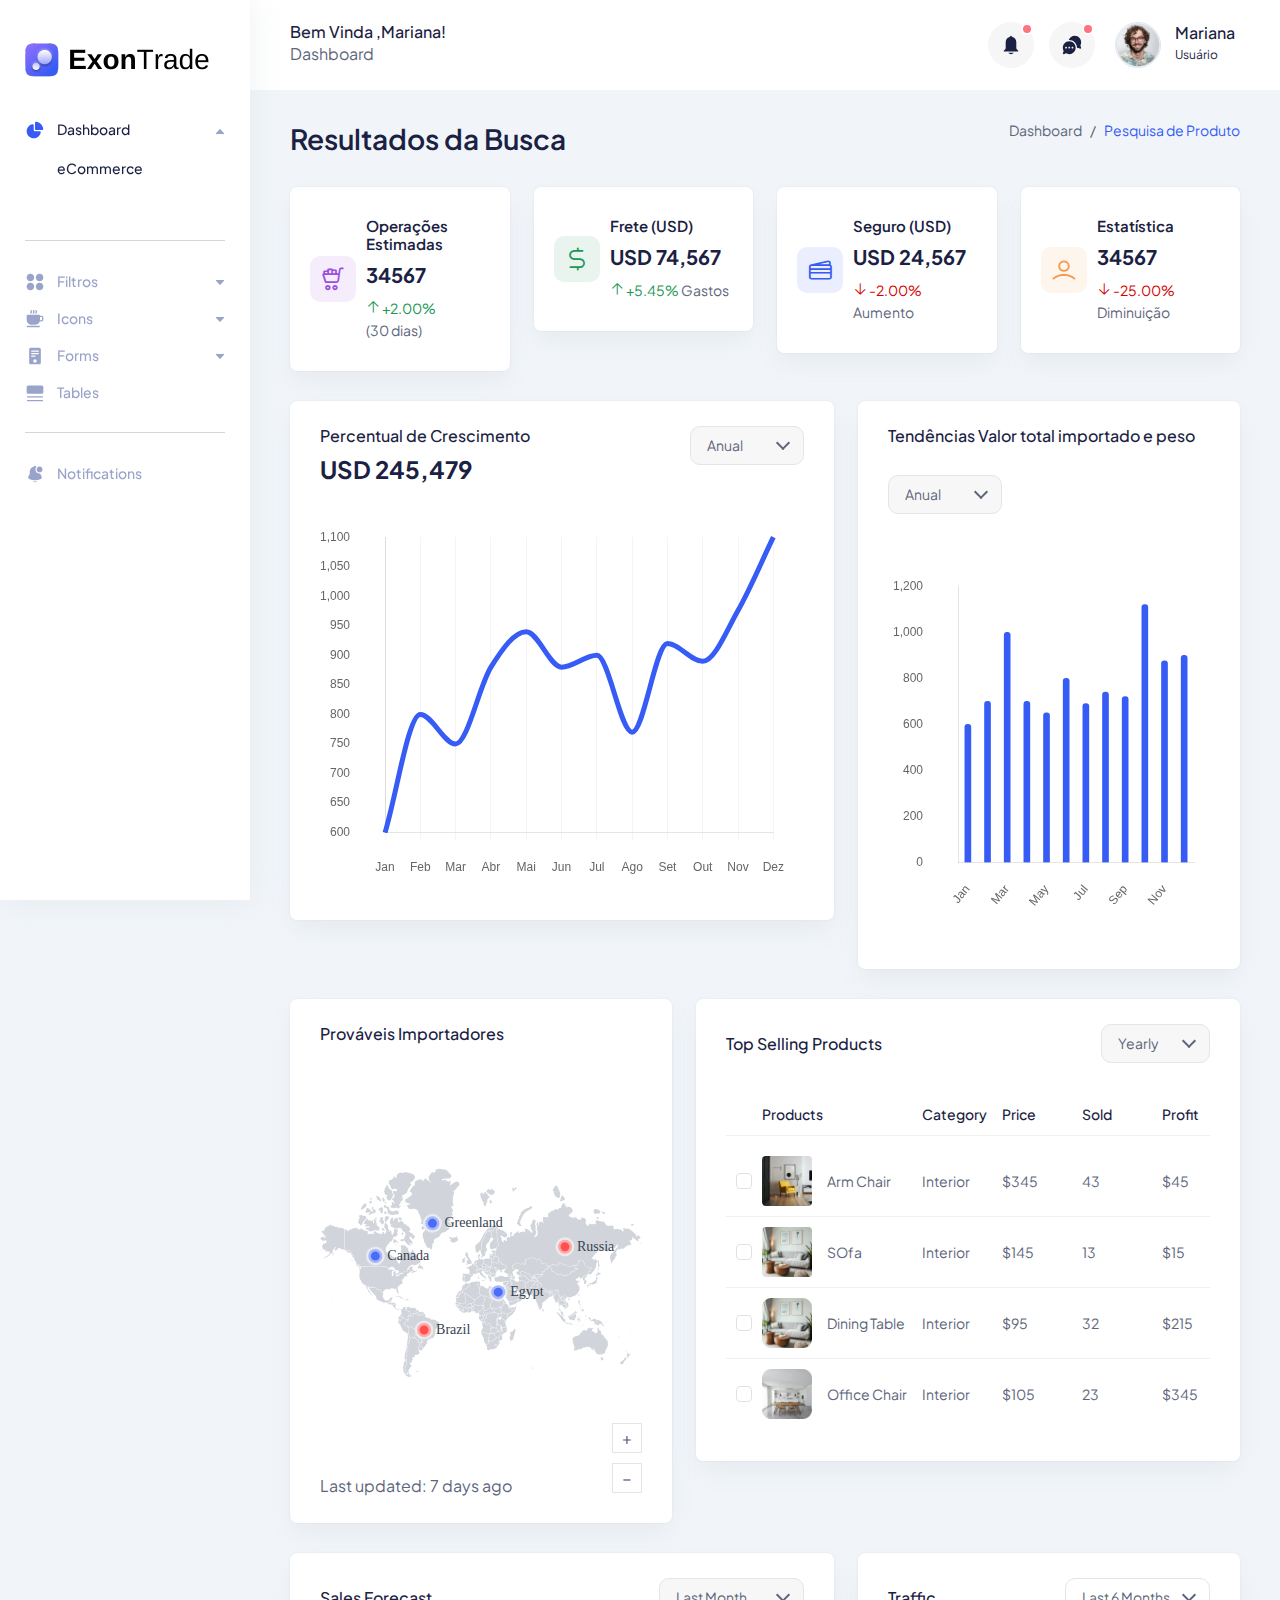
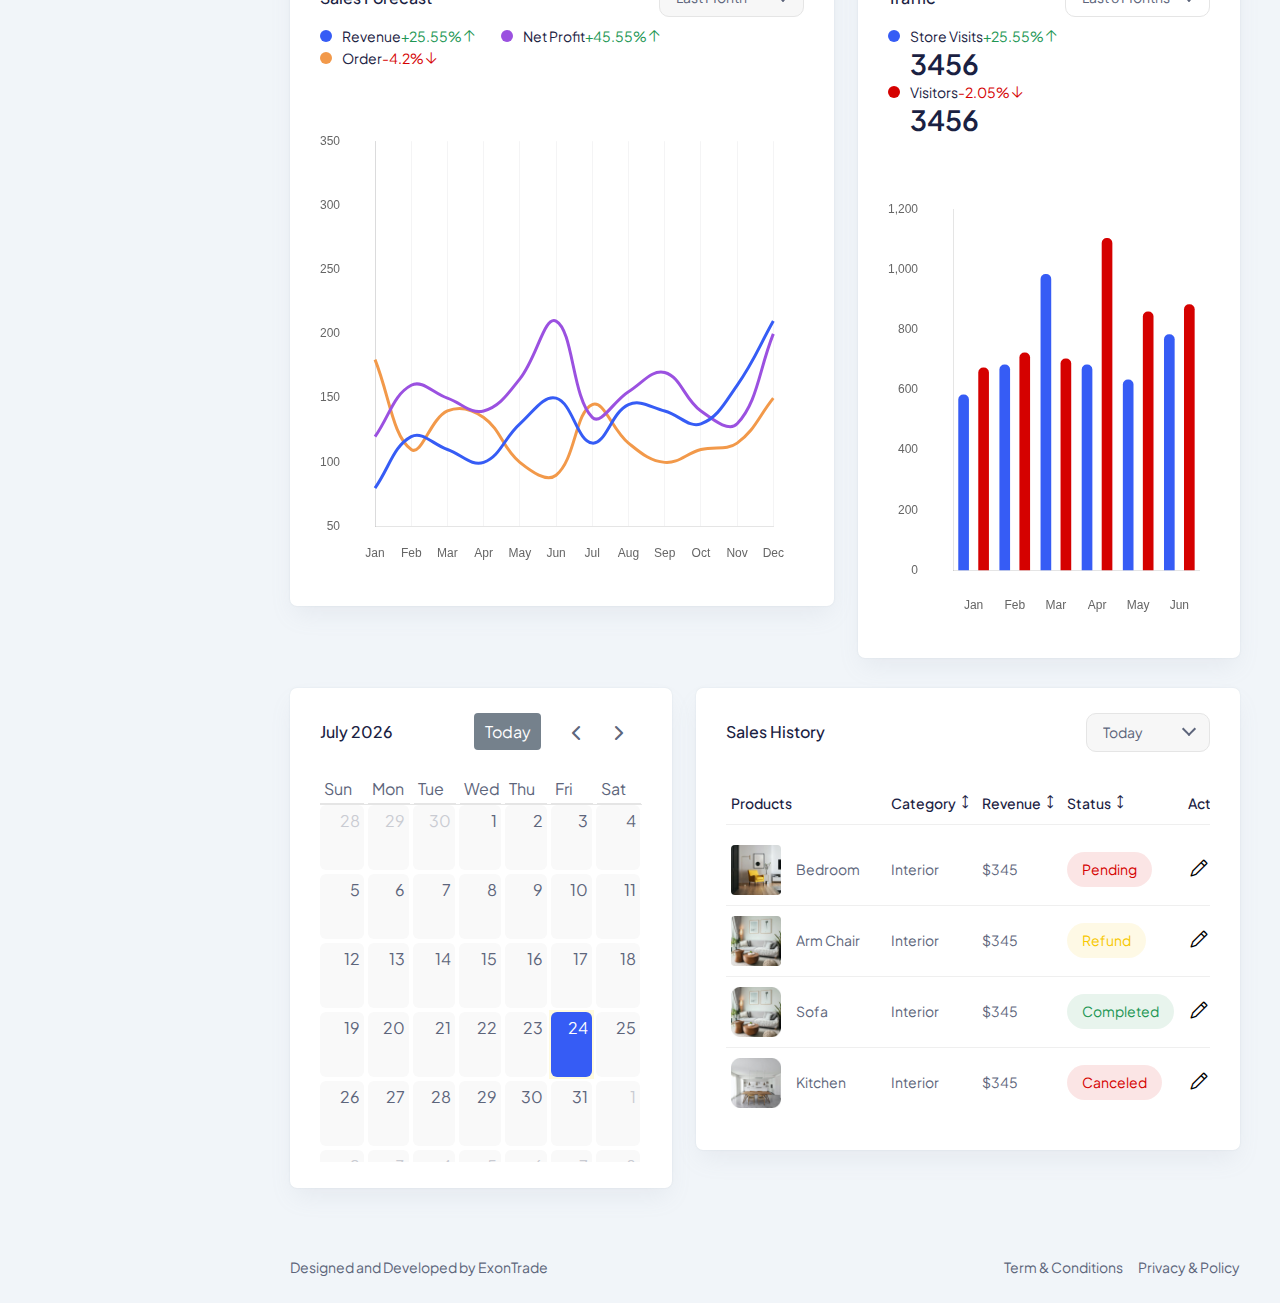
==== template pra usar/index.html @ ff205653 "layout 01" ====
<!DOCTYPE html>
<html lang="en">
  <head>
    <meta charset="UTF-8" />
    <meta http-equiv="X-UA-Compatible" content="IE=edge" />
    <meta name="viewport" content="width=device-width, initial-scale=1.0" />
    <link rel="shortcut icon" href="assets/images/favicon.svg" type="image/x-icon" />
    <title>ExonTrade</title>

    <!-- ========== All CSS files linkup ========= -->
    <link rel="stylesheet" href="assets/css/bootstrap.min.css" />
    <link rel="stylesheet" href="assets/css/lineicons.css" rel="stylesheet" type="text/css" />
    <link rel="stylesheet" href="assets/css/materialdesignicons.min.css" rel="stylesheet" type="text/css" />
    <link rel="stylesheet" href="assets/css/fullcalendar.css" />
    <link rel="stylesheet" href="assets/css/fullcalendar.css" />
    <link rel="stylesheet" href="assets/css/main.css" />
  </head>
  <body>
    <!-- ======== Preloader =========== -->
    <div id="preloader">
      <div class="spinner"></div>
    </div>
    <!-- ======== Preloader =========== -->

    <!-- ======== sidebar-nav start =========== -->
    <aside class="sidebar-nav-wrapper">
      <div class="navbar-logo">
        <a href="index.html">
          <img src="assets/images/logo/logo.png" alt="logo" />
        </a>
      </div>
      <nav class="sidebar-nav">
        <ul>
          <li class="nav-item nav-item-has-children">
            <a
              href="#0"
              data-bs-toggle="collapse"
              data-bs-target="#ddmenu_1"
              aria-controls="ddmenu_1"
              aria-expanded="false"
              aria-label="Toggle navigation"
            >
              <span class="icon">
                <svg width="20" height="20" viewBox="0 0 20 20" fill="none" xmlns="http://www.w3.org/2000/svg">
                  <path
                    d="M8.74999 18.3333C12.2376 18.3333 15.1364 15.8128 15.7244 12.4941C15.8448 11.8143 15.2737 11.25 14.5833 11.25H9.99999C9.30966 11.25 8.74999 10.6903 8.74999 10V5.41666C8.74999 4.7263 8.18563 4.15512 7.50586 4.27556C4.18711 4.86357 1.66666 7.76243 1.66666 11.25C1.66666 15.162 4.83797 18.3333 8.74999 18.3333Z" />
                  <path
                    d="M17.0833 10C17.7737 10 18.3432 9.43708 18.2408 8.75433C17.7005 5.14918 14.8508 2.29947 11.2457 1.75912C10.5629 1.6568 10 2.2263 10 2.91665V9.16666C10 9.62691 10.3731 10 10.8333 10H17.0833Z" />
                </svg>
              </span>
              <span class="text">Dashboard</span>
            </a>
            <ul id="ddmenu_1" class="collapse show dropdown-nav">
              <li>
                <a href="index.html" class="active"> eCommerce </a>
              </li>
            </ul>
          </li>
          <!-- <li class="nav-item nav-item-has-children">
            <a
              href="#0"
              class="collapsed"
              data-bs-toggle="collapse"
              data-bs-target="#ddmenu_2"
              aria-controls="ddmenu_2"
              aria-expanded="false"
              aria-label="Toggle navigation"
            > -->
              <!-- <span class="icon">
                <svg width="20" height="20" viewBox="0 0 20 20" fill="none" xmlns="http://www.w3.org/2000/svg">
                  <path
                    d="M11.8097 1.66667C11.8315 1.66667 11.8533 1.6671 11.875 1.66796V4.16667C11.875 5.43232 12.901 6.45834 14.1667 6.45834H16.6654C16.6663 6.48007 16.6667 6.50186 16.6667 6.5237V16.6667C16.6667 17.5872 15.9205 18.3333 15 18.3333H5.00001C4.07954 18.3333 3.33334 17.5872 3.33334 16.6667V3.33334C3.33334 2.41286 4.07954 1.66667 5.00001 1.66667H11.8097ZM6.66668 7.70834C6.3215 7.70834 6.04168 7.98816 6.04168 8.33334C6.04168 8.67851 6.3215 8.95834 6.66668 8.95834H10C10.3452 8.95834 10.625 8.67851 10.625 8.33334C10.625 7.98816 10.3452 7.70834 10 7.70834H6.66668ZM6.04168 11.6667C6.04168 12.0118 6.3215 12.2917 6.66668 12.2917H13.3333C13.6785 12.2917 13.9583 12.0118 13.9583 11.6667C13.9583 11.3215 13.6785 11.0417 13.3333 11.0417H6.66668C6.3215 11.0417 6.04168 11.3215 6.04168 11.6667ZM6.66668 14.375C6.3215 14.375 6.04168 14.6548 6.04168 15C6.04168 15.3452 6.3215 15.625 6.66668 15.625H13.3333C13.6785 15.625 13.9583 15.3452 13.9583 15C13.9583 14.6548 13.6785 14.375 13.3333 14.375H6.66668Z" />
                  <path
                    d="M13.125 2.29167L16.0417 5.20834H14.1667C13.5913 5.20834 13.125 4.74197 13.125 4.16667V2.29167Z" />
                </svg>
              </span>
              <span class="text">Paginas</span>
            </a>
            <ul id="ddmenu_2" class="collapse dropdown-nav">
              <li>
                <a href="settings.html"> Configurações</a>
              </li>
              <li>
                <a href="blank-page.html"> Página em Branco</a>
              </li>
            </ul>
          </li>
          <li class="nav-item">
            <a href="invoice.html">
              <span class="icon">
                <svg width="20" height="20" viewBox="0 0 20 20" fill="none" xmlns="http://www.w3.org/2000/svg">
                  <path
                    d="M3.33334 3.35442C3.33334 2.4223 4.07954 1.66666 5.00001 1.66666H15C15.9205 1.66666 16.6667 2.4223 16.6667 3.35442V16.8565C16.6667 17.5519 15.8827 17.9489 15.3333 17.5317L13.8333 16.3924C13.537 16.1673 13.1297 16.1673 12.8333 16.3924L10.5 18.1646C10.2037 18.3896 9.79634 18.3896 9.50001 18.1646L7.16668 16.3924C6.87038 16.1673 6.46298 16.1673 6.16668 16.3924L4.66668 17.5317C4.11731 17.9489 3.33334 17.5519 3.33334 16.8565V3.35442ZM4.79168 5.04218C4.79168 5.39173 5.0715 5.6751 5.41668 5.6751H10C10.3452 5.6751 10.625 5.39173 10.625 5.04218C10.625 4.69264 10.3452 4.40927 10 4.40927H5.41668C5.0715 4.40927 4.79168 4.69264 4.79168 5.04218ZM5.41668 7.7848C5.0715 7.7848 4.79168 8.06817 4.79168 8.41774C4.79168 8.76724 5.0715 9.05066 5.41668 9.05066H10C10.3452 9.05066 10.625 8.76724 10.625 8.41774C10.625 8.06817 10.3452 7.7848 10 7.7848H5.41668ZM4.79168 11.7932C4.79168 12.1428 5.0715 12.4262 5.41668 12.4262H10C10.3452 12.4262 10.625 12.1428 10.625 11.7932C10.625 11.4437 10.3452 11.1603 10 11.1603H5.41668C5.0715 11.1603 4.79168 11.4437 4.79168 11.7932ZM13.3333 4.40927C12.9882 4.40927 12.7083 4.69264 12.7083 5.04218C12.7083 5.39173 12.9882 5.6751 13.3333 5.6751H14.5833C14.9285 5.6751 15.2083 5.39173 15.2083 5.04218C15.2083 4.69264 14.9285 4.40927 14.5833 4.40927H13.3333ZM12.7083 8.41774C12.7083 8.76724 12.9882 9.05066 13.3333 9.05066H14.5833C14.9285 9.05066 15.2083 8.76724 15.2083 8.41774C15.2083 8.06817 14.9285 7.7848 14.5833 7.7848H13.3333C12.9882 7.7848 12.7083 8.06817 12.7083 8.41774ZM13.3333 11.1603C12.9882 11.1603 12.7083 11.4437 12.7083 11.7932C12.7083 12.1428 12.9882 12.4262 13.3333 12.4262H14.5833C14.9285 12.4262 15.2083 12.1428 15.2083 11.7932C15.2083 11.4437 14.9285 11.1603 14.5833 11.1603H13.3333Z" />
                </svg>
              </span>
              <span class="text">Menu1</span>
            </a>
          </li>
          <li class="nav-item nav-item-has-children">
            <a
              href="#0"
              class="collapsed"
              data-bs-toggle="collapse"
              data-bs-target="#ddmenu_3"
              aria-controls="ddmenu_3"
              aria-expanded="false"
              aria-label="Toggle navigation"
            >
              <span class="icon">
                <svg width="20" height="20" viewBox="0 0 20 20" fill="none" xmlns="http://www.w3.org/2000/svg">
                  <path
                    d="M14.9211 10.1294C15.1652 9.88534 15.1652 9.48967 14.9211 9.24559L10.7544 5.0789C10.5103 4.83482 10.1147 4.83482 9.87057 5.0789C9.62649 5.32297 9.62649 5.71871 9.87057 5.96278L12.9702 9.06251H1.97916C1.63398 9.06251 1.35416 9.34234 1.35416 9.68751C1.35416 10.0327 1.63398 10.3125 1.97916 10.3125H12.9702L9.87057 13.4123C9.62649 13.6563 9.62649 14.052 9.87057 14.2961C10.1147 14.5402 10.5103 14.5402 10.7544 14.2961L14.9211 10.1294Z" />
                  <path
                    d="M11.6383 15.18L15.805 11.0133C16.5373 10.2811 16.5373 9.09391 15.805 8.36166L11.6383 4.195C11.2722 3.82888 10.7923 3.64582 10.3125 3.64582V3.02082C10.3125 2.10035 11.0587 1.35416 11.9792 1.35416H16.9792C17.8997 1.35416 18.6458 2.10035 18.6458 3.02082V16.3542C18.6458 17.2747 17.8997 18.0208 16.9792 18.0208H11.9792C11.0587 18.0208 10.3125 17.2747 10.3125 16.3542V15.7292C10.7923 15.7292 11.2722 15.5461 11.6383 15.18Z" />
                </svg>
              </span>
              <span class="text">Autenticação</span>
            </a>
            <ul id="ddmenu_3" class="collapse dropdown-nav">
              <li>
                <a href="signin.html"> Entrar </a>
              </li>
              <li>
                <a href="signup.html"> Sair </a>
              </li>
            </ul>
          </li> -->
		 
          <span class="divider"><hr /></span>
		  
          <li class="nav-item nav-item-has-children">
		   
            <a
              href="#0"
              class="collapsed"
              data-bs-toggle="collapse"
              data-bs-target="#ddmenu_4"
              aria-controls="ddmenu_4"
              aria-expanded="false"
              aria-label="Toggle navigation"
            >
              <span class="icon">
                <svg width="20" height="20" viewBox="0 0 20 20" fill="none" xmlns="http://www.w3.org/2000/svg">
                  <path
                    d="M1.66666 5.41669C1.66666 3.34562 3.34559 1.66669 5.41666 1.66669C7.48772 1.66669 9.16666 3.34562 9.16666 5.41669C9.16666 7.48775 7.48772 9.16669 5.41666 9.16669C3.34559 9.16669 1.66666 7.48775 1.66666 5.41669Z" />
                  <path
                    d="M1.66666 14.5834C1.66666 12.5123 3.34559 10.8334 5.41666 10.8334C7.48772 10.8334 9.16666 12.5123 9.16666 14.5834C9.16666 16.6545 7.48772 18.3334 5.41666 18.3334C3.34559 18.3334 1.66666 16.6545 1.66666 14.5834Z" />
                  <path
                    d="M10.8333 5.41669C10.8333 3.34562 12.5123 1.66669 14.5833 1.66669C16.6544 1.66669 18.3333 3.34562 18.3333 5.41669C18.3333 7.48775 16.6544 9.16669 14.5833 9.16669C12.5123 9.16669 10.8333 7.48775 10.8333 5.41669Z" />
                  <path
                    d="M10.8333 14.5834C10.8333 12.5123 12.5123 10.8334 14.5833 10.8334C16.6544 10.8334 18.3333 12.5123 18.3333 14.5834C18.3333 16.6545 16.6544 18.3334 14.5833 18.3334C12.5123 18.3334 10.8333 16.6545 10.8333 14.5834Z" />
                </svg>
              </span>
			  
              <span class="text">Filtros</span>
            </a>
            <ul id="ddmenu_4" class="collapse dropdown-nav">
              
			  
			  <li>
                <a href="#"> 
					<details >
					  <summary  > Filtros Salvos</summary>
						  
						 
							  </br>
							  <div style="margin-bottom: 0; padding-bottom: 0; line-height: 1;" class="form-check radio-style mb-20">
								<input class="form-check-input" type="radio" value="" id="radio-1" />
								<label style="margin-right: 5px; font-size: 13px;" class="form-check-label" for="radio-1">Default Radio</label>
								
							  </div>
							  <!-- end radio -->
							  <div class="form-check radio-style mb-20">
								<input class="form-check-input" type="radio" value="" id="radio-2" disabled />
								<label style="margin-right: 5px; font-size: 13px;" class="form-check-label" for="radio-2">
								  Disabled Radio</label>
							  </div>
							  <!-- end radio -->
							  
							  
                  <!-- end radio -->
					</details>
				</a>
				
									
              </li>
              <li>
                <a href="#"> 
					<details >
					  <summary  > Período </summary>
						 
							  <h6></h6>
							  <div class="input-style-1">
								<label>De:</label>
								<input type="date" />
							  </div>
							  <!-- end input -->
							  <div class="input-style-1">
							    <label>Até:</label>
								<input type="date" />
							  </div>
							  <!-- end input -->
							  
					  <!-- end input -->
						
					</details>  
				</a>
              </li>
              <li>
                <a href="#">  
					<details >
					  <summary  > NCM </summary>
					  <div class="input-style-1">
                    <label></label>
                    <input type="text" placeholder="4 Digitos" />
                  </div>
					</details>  
				</a>	  
              </li>
              <li>
                <a href="#"> 
					<details >
					  <summary  > Descrição do Produto </summary>
					</details>  
				</a>
              </li>
			  <li>
                <a href="#"> 
					<details >
					  <summary  > Provável Importador </summary>
					</details>  
				</a>
              </li>
			  <li>
                <a href="#"> 
					<details >
					  <summary  > Provável Exportador </summary>
					</details>  
				</a>
              </li>
			  <li>
                <a href="#"> 
					<details >
					  <summary  > Provável Incoterm </summary>
					</details>  
				</a>
              </li>
			  <li>
                <a href="#"> 
					<details >
					  <summary  > Modal </summary>
					</details>  
				</a>
              </li>
			  <li>
                <a href="#"> 
					<details >
					  <summary  > Pais de Origem </summary>
					</details>  
				</a>
              </li>
			  <li>
                <a href="#"> 
					<details >
					  <summary  > Provável pais de Aquisição </summary>
					</details>  
				</a>
              </li>
			  <li>
                <a href="#"> 
					<details >
					  <summary  > UN Medida Comercializada Estimada </summary>
					</details>  
				</a>
              </li>
			  <li>
                <a href="#"> 
					<details >
					  <summary  > URF de Entrada </summary>
					</details>  
				</a>
              </li>
            </ul>
          </li>
          <li class="nav-item nav-item-has-children">
            <a
              href="#0"
              class="collapsed"
              data-bs-toggle="collapse"
              data-bs-target="#ddmenu_55"
              aria-controls="ddmenu_55"
              aria-expanded="false"
              aria-label="Toggle navigation"
            >
              <span class="icon">
                <svg width="20" height="20" viewBox="0 0 20 20" fill="none" xmlns="http://www.w3.org/2000/svg">
                  <path
                    d="M5.48663 1.1466C5.77383 0.955131 6.16188 1.03274 6.35335 1.31994L6.87852 2.10769C7.20508 2.59755 7.20508 3.23571 6.87852 3.72556L6.35335 4.51331C6.16188 4.80052 5.77383 4.87813 5.48663 4.68666C5.19943 4.49519 5.12182 4.10715 5.31328 3.81994L5.83845 3.03219C5.88511 2.96221 5.88511 2.87105 5.83845 2.80106L5.31328 2.01331C5.12182 1.72611 5.19943 1.33806 5.48663 1.1466Z" />
                  <path
                    d="M2.49999 5.83331C2.03976 5.83331 1.66666 6.2064 1.66666 6.66665V10.8333C1.66666 13.5948 3.90523 15.8333 6.66666 15.8333H9.99999C12.1856 15.8333 14.0436 14.431 14.7235 12.4772C14.8134 12.4922 14.9058 12.5 15 12.5H16.6667C17.5872 12.5 18.3333 11.7538 18.3333 10.8333V8.33331C18.3333 7.41284 17.5872 6.66665 16.6667 6.66665H15C15 6.2064 14.6269 5.83331 14.1667 5.83331H2.49999ZM14.9829 11.2496C14.9942 11.1123 15 10.9735 15 10.8333V7.91665H16.6667C16.8967 7.91665 17.0833 8.10319 17.0833 8.33331V10.8333C17.0833 11.0634 16.8967 11.25 16.6667 11.25H15L14.9898 11.2498L14.9829 11.2496Z" />
                  <path
                    d="M8.85332 1.31994C8.6619 1.03274 8.27383 0.955131 7.98663 1.1466C7.69943 1.33806 7.62182 1.72611 7.81328 2.01331L8.33848 2.80106C8.38507 2.87105 8.38507 2.96221 8.33848 3.03219L7.81328 3.81994C7.62182 4.10715 7.69943 4.49519 7.98663 4.68666C8.27383 4.87813 8.6619 4.80052 8.85332 4.51331L9.37848 3.72556C9.70507 3.23571 9.70507 2.59755 9.37848 2.10769L8.85332 1.31994Z" />
                  <path
                    d="M10.4867 1.1466C10.7738 0.955131 11.1619 1.03274 11.3533 1.31994L11.8785 2.10769C12.2051 2.59755 12.2051 3.23571 11.8785 3.72556L11.3533 4.51331C11.1619 4.80052 10.7738 4.87813 10.4867 4.68666C10.1994 4.49519 10.1218 4.10715 10.3133 3.81994L10.8385 3.03219C10.8851 2.96221 10.8851 2.87105 10.8385 2.80106L10.3133 2.01331C10.1218 1.72611 10.1994 1.33806 10.4867 1.1466Z" />
                  <path
                    d="M2.49999 16.6667C2.03976 16.6667 1.66666 17.0398 1.66666 17.5C1.66666 17.9602 2.03976 18.3334 2.49999 18.3334H14.1667C14.6269 18.3334 15 17.9602 15 17.5C15 17.0398 14.6269 16.6667 14.1667 16.6667H2.49999Z" />
                </svg>
              </span>
              <span class="text">Icons</span>
            </a>
            <ul id="ddmenu_55" class="collapse dropdown-nav">
              <li>
                <a href="icons.html"> LineIcons </a>
              </li>
              <li>
                <a href="mdi-icons.html"> MDI Icons </a>
              </li>
            </ul>
          </li>
          <li class="nav-item nav-item-has-children">
            <a
              href="#0"
              class="collapsed"
              data-bs-toggle="collapse"
              data-bs-target="#ddmenu_5"
              aria-controls="ddmenu_5"
              aria-expanded="false"
              aria-label="Toggle navigation"
            >
              <span class="icon">
                <svg width="20" height="20" viewBox="0 0 20 20" fill="none" xmlns="http://www.w3.org/2000/svg">
                  <path
                    d="M4.16666 3.33335C4.16666 2.41288 4.91285 1.66669 5.83332 1.66669H14.1667C15.0872 1.66669 15.8333 2.41288 15.8333 3.33335V16.6667C15.8333 17.5872 15.0872 18.3334 14.1667 18.3334H5.83332C4.91285 18.3334 4.16666 17.5872 4.16666 16.6667V3.33335ZM6.04166 5.00002C6.04166 5.3452 6.32148 5.62502 6.66666 5.62502H13.3333C13.6785 5.62502 13.9583 5.3452 13.9583 5.00002C13.9583 4.65485 13.6785 4.37502 13.3333 4.37502H6.66666C6.32148 4.37502 6.04166 4.65485 6.04166 5.00002ZM6.66666 6.87502C6.32148 6.87502 6.04166 7.15485 6.04166 7.50002C6.04166 7.8452 6.32148 8.12502 6.66666 8.12502H13.3333C13.6785 8.12502 13.9583 7.8452 13.9583 7.50002C13.9583 7.15485 13.6785 6.87502 13.3333 6.87502H6.66666ZM6.04166 10C6.04166 10.3452 6.32148 10.625 6.66666 10.625H9.99999C10.3452 10.625 10.625 10.3452 10.625 10C10.625 9.65485 10.3452 9.37502 9.99999 9.37502H6.66666C6.32148 9.37502 6.04166 9.65485 6.04166 10ZM9.99999 16.6667C10.9205 16.6667 11.6667 15.9205 11.6667 15C11.6667 14.0795 10.9205 13.3334 9.99999 13.3334C9.07949 13.3334 8.33332 14.0795 8.33332 15C8.33332 15.9205 9.07949 16.6667 9.99999 16.6667Z" />
                </svg>
              </span>
              <span class="text"> Forms </span>
            </a>
            <ul id="ddmenu_5" class="collapse dropdown-nav">
              <li>
                <a href="form-elements.html"> From Elements </a>
              </li>
            </ul>
          </li>
          <li class="nav-item">
            <a href="tables.html">
              <span class="icon">
                <svg width="20" height="20" viewBox="0 0 20 20" fill="none" xmlns="http://www.w3.org/2000/svg">
                  <path
                    d="M1.66666 4.16667C1.66666 3.24619 2.41285 2.5 3.33332 2.5H16.6667C17.5872 2.5 18.3333 3.24619 18.3333 4.16667V9.16667C18.3333 10.0872 17.5872 10.8333 16.6667 10.8333H3.33332C2.41285 10.8333 1.66666 10.0872 1.66666 9.16667V4.16667Z" />
                  <path
                    d="M1.875 13.75C1.875 13.4048 2.15483 13.125 2.5 13.125H17.5C17.8452 13.125 18.125 13.4048 18.125 13.75C18.125 14.0952 17.8452 14.375 17.5 14.375H2.5C2.15483 14.375 1.875 14.0952 1.875 13.75Z" />
                  <path
                    d="M2.5 16.875C2.15483 16.875 1.875 17.1548 1.875 17.5C1.875 17.8452 2.15483 18.125 2.5 18.125H17.5C17.8452 18.125 18.125 17.8452 18.125 17.5C18.125 17.1548 17.8452 16.875 17.5 16.875H2.5Z" />
                </svg>
              </span>
              <span class="text">Tables</span>
            </a>
          </li>
          <span class="divider"><hr /></span>

          <li class="nav-item">
            <a href="notification.html">
              <span class="icon">
                <svg width="20" height="20" viewBox="0 0 20 20" fill="none" xmlns="http://www.w3.org/2000/svg">
                  <path
                    d="M10.8333 2.50008C10.8333 2.03984 10.4602 1.66675 9.99999 1.66675C9.53975 1.66675 9.16666 2.03984 9.16666 2.50008C9.16666 2.96032 9.53975 3.33341 9.99999 3.33341C10.4602 3.33341 10.8333 2.96032 10.8333 2.50008Z" />
                  <path
                    d="M17.5 5.41673C17.5 7.02756 16.1942 8.33339 14.5833 8.33339C12.9725 8.33339 11.6667 7.02756 11.6667 5.41673C11.6667 3.80589 12.9725 2.50006 14.5833 2.50006C16.1942 2.50006 17.5 3.80589 17.5 5.41673Z" />
                  <path
                    d="M11.4272 2.69637C10.9734 2.56848 10.4947 2.50006 10 2.50006C7.10054 2.50006 4.75003 4.85057 4.75003 7.75006V9.20873C4.75003 9.72814 4.62082 10.2393 4.37404 10.6963L3.36705 12.5611C2.89938 13.4272 3.26806 14.5081 4.16749 14.9078C7.88074 16.5581 12.1193 16.5581 15.8326 14.9078C16.732 14.5081 17.1007 13.4272 16.633 12.5611L15.626 10.6963C15.43 10.3333 15.3081 9.93606 15.2663 9.52773C15.0441 9.56431 14.8159 9.58339 14.5833 9.58339C12.2822 9.58339 10.4167 7.71791 10.4167 5.41673C10.4167 4.37705 10.7975 3.42631 11.4272 2.69637Z" />
                  <path
                    d="M7.48901 17.1925C8.10004 17.8918 8.99841 18.3335 10 18.3335C11.0016 18.3335 11.9 17.8918 12.511 17.1925C10.8482 17.4634 9.15183 17.4634 7.48901 17.1925Z" />
                </svg>
              </span>
              <span class="text">Notifications</span>
            </a>
          </li>
        </ul>
      </nav>
     <!--  <div class="promo-box">
        <div class="promo-icon">
          <img class="mx-auto" src="./assets/images/logo/logo-icon-big.svg" alt="Logo">
        </div>
        <h3>Upgrade to PRO</h3>
        <p>Improve your development process and start doing more with PlainAdmin PRO!</p>
        <a href="https://plainadmin.com/pro" target="_blank" rel="nofollow" class="main-btn primary-btn btn-hover">
          Upgrade to PRO
        </a>
      </div> -->
    </aside>
    <div class="overlay"></div>
    <!-- ======== sidebar-nav end =========== -->

    <!-- ======== main-wrapper start =========== -->
    <main class="main-wrapper">
      <!-- ========== header start ========== -->
      <header class="header">
        <div class="container-fluid">
          <div class="row">
            <div class="col-lg-5 col-md-5 col-6">
              <div class="header-left d-flex align-items-center">
                <!-- <div class="menu-toggle-btn mr-15">
                  <button id="menu-toggle" class="main-btn primary-btn btn-hover">
                    <i class="lni lni-chevron-left me-2"></i> Menu
                  </button>
                </div> -->
				 
                <div class="header-search d-none d-md-flex">
				
                  <!-- <form action="#">
                    <input type="text" placeholder="Search..." />
                    <button><i class="lni lni-search-alt"></i></button>
                  </form> -->
				  
				 
                </div>
				
              </div>
			  <h6 class="fw-500">Bem Vinda ,Mariana!</h6>
                   <p>Dashboard</p>
            </div>
            <div class="col-lg-7 col-md-7 col-6">
              <div class="header-right">
                <!-- notification start -->
                <div class="notification-box ml-15 d-none d-md-flex">
                  <button class="dropdown-toggle" type="button" id="notification" data-bs-toggle="dropdown"
                    aria-expanded="false">
                    <svg width="22" height="22" viewBox="0 0 22 22" fill="none" xmlns="http://www.w3.org/2000/svg">
                      <path
                        d="M11 20.1667C9.88317 20.1667 8.88718 19.63 8.23901 18.7917H13.761C13.113 19.63 12.1169 20.1667 11 20.1667Z"
                        fill="" />
                      <path
                        d="M10.1157 2.74999C10.1157 2.24374 10.5117 1.83333 11 1.83333C11.4883 1.83333 11.8842 2.24374 11.8842 2.74999V2.82604C14.3932 3.26245 16.3051 5.52474 16.3051 8.24999V14.287C16.3051 14.5301 16.3982 14.7633 16.564 14.9352L18.2029 16.6342C18.4814 16.9229 18.2842 17.4167 17.8903 17.4167H4.10961C3.71574 17.4167 3.5185 16.9229 3.797 16.6342L5.43589 14.9352C5.6017 14.7633 5.69485 14.5301 5.69485 14.287V8.24999C5.69485 5.52474 7.60672 3.26245 10.1157 2.82604V2.74999Z"
                        fill="" />
                    </svg>
                    <span></span>
                  </button>
                  <ul class="dropdown-menu dropdown-menu-end" aria-labelledby="notification">
                    <li>
                      <a href="#0">
                        <div class="image">
                          <img src="assets/images/lead/lead-6.png" alt="" />
                        </div>
                        <div class="content">
                          <h6>
                            John Doe
                            <span class="text-regular">
                              comment on a product.
                            </span>
                          </h6>
                          <p>
                            Lorem ipsum dolor sit amet, consect etur adipiscing
                            elit Vivamus tortor.
                          </p>
                          <span>10 mins ago</span>
                        </div>
                      </a>
                    </li>
                    <li>
                      <a href="#0">
                        <div class="image">
                          <img src="assets/images/lead/lead-1.png" alt="" />
                        </div>
                        <div class="content">
                          <h6>
                            Jonathon
                            <span class="text-regular">
                              like on a product.
                            </span>
                          </h6>
                          <p>
                            Lorem ipsum dolor sit amet, consect etur adipiscing
                            elit Vivamus tortor.
                          </p>
                          <span>10 mins ago</span>
                        </div>
                      </a>
                    </li>
                  </ul>
                </div>
                <!-- notification end -->
                <!-- message start -->
                <div class="header-message-box ml-15 d-none d-md-flex">
                  <button class="dropdown-toggle" type="button" id="message" data-bs-toggle="dropdown"
                    aria-expanded="false">
                    <svg width="22" height="22" viewBox="0 0 22 22" fill="none" xmlns="http://www.w3.org/2000/svg">
                      <path
                        d="M7.74866 5.97421C7.91444 5.96367 8.08162 5.95833 8.25005 5.95833C12.5532 5.95833 16.0417 9.4468 16.0417 13.75C16.0417 13.9184 16.0364 14.0856 16.0259 14.2514C16.3246 14.138 16.6127 14.003 16.8883 13.8482L19.2306 14.629C19.7858 14.8141 20.3141 14.2858 20.129 13.7306L19.3482 11.3882C19.8694 10.4604 20.1667 9.38996 20.1667 8.25C20.1667 4.70617 17.2939 1.83333 13.75 1.83333C11.0077 1.83333 8.66702 3.55376 7.74866 5.97421Z"
                        fill="" />
                      <path
                        d="M14.6667 13.75C14.6667 17.2938 11.7939 20.1667 8.25004 20.1667C7.11011 20.1667 6.03962 19.8694 5.11182 19.3482L2.76946 20.129C2.21421 20.3141 1.68597 19.7858 1.87105 19.2306L2.65184 16.8882C2.13062 15.9604 1.83338 14.89 1.83338 13.75C1.83338 10.2062 4.70622 7.33333 8.25004 7.33333C11.7939 7.33333 14.6667 10.2062 14.6667 13.75ZM5.95838 13.75C5.95838 13.2437 5.54797 12.8333 5.04171 12.8333C4.53545 12.8333 4.12504 13.2437 4.12504 13.75C4.12504 14.2563 4.53545 14.6667 5.04171 14.6667C5.54797 14.6667 5.95838 14.2563 5.95838 13.75ZM9.16671 13.75C9.16671 13.2437 8.7563 12.8333 8.25004 12.8333C7.74379 12.8333 7.33338 13.2437 7.33338 13.75C7.33338 14.2563 7.74379 14.6667 8.25004 14.6667C8.7563 14.6667 9.16671 14.2563 9.16671 13.75ZM11.4584 14.6667C11.9647 14.6667 12.375 14.2563 12.375 13.75C12.375 13.2437 11.9647 12.8333 11.4584 12.8333C10.9521 12.8333 10.5417 13.2437 10.5417 13.75C10.5417 14.2563 10.9521 14.6667 11.4584 14.6667Z"
                        fill="" />
                    </svg>
                    <span></span>
                  </button>
                  <ul class="dropdown-menu dropdown-menu-end" aria-labelledby="message">
                    <li>
                      <a href="#0">
                        <div class="image">
                          <img src="assets/images/lead/lead-5.png" alt="" />
                        </div>
                        <div class="content">
                          <h6>Jacob Jones</h6>
                          <p>Hey!I can across your profile and ...</p>
                          <span>10 mins ago</span>
                        </div>
                      </a>
                    </li>
                    <li>
                      <a href="#0">
                        <div class="image">
                          <img src="assets/images/lead/lead-3.png" alt="" />
                        </div>
                        <div class="content">
                          <h6>John Doe</h6>
                          <p>Would you mind please checking out</p>
                          <span>12 mins ago</span>
                        </div>
                      </a>
                    </li>
                    <li>
                      <a href="#0">
                        <div class="image">
                          <img src="assets/images/lead/lead-2.png" alt="" />
                        </div>
                        <div class="content">
                          <h6>Anee Lee</h6>
                          <p>Hey! are you available for freelance?</p>
                          <span>1h ago</span>
                        </div>
                      </a>
                    </li>
                  </ul>
                </div>
                <!-- message end -->
                <!-- profile start -->
                <div class="profile-box ml-15">
                  <button class="dropdown-toggle bg-transparent border-0" type="button" id="profile"
                    data-bs-toggle="dropdown" aria-expanded="false">
                    <div class="profile-info">
                      <div class="info">
                        <div class="image">
                          <img src="assets/images/profile/profile-image.png" alt="" />
                        </div>
                        <div>
                          <h6 class="fw-500">Mariana</h6>
                          <p>Usuário</p>
                        </div>
                      </div>
                    </div>
                  </button>
                  <ul class="dropdown-menu dropdown-menu-end" aria-labelledby="profile">
                    <li>
                      <div class="author-info flex items-center !p-1">
                        <div class="image">
                          <img src="assets/images/profile/profile-image.png" alt="image">
                        </div>
                        <div class="content">
                          <h4 class="text-sm">Mariana</h4>
                          <a class="text-black/40 dark:text-white/40 hover:text-black dark:hover:text-white text-xs" href="#">Email@gmail.com</a>
                        </div>
                      </div>
                    </li>
                    <li class="divider"></li>
                    <li>
                      <a href="#0">
                        <i class="lni lni-user"></i> Ver Perfil
                      </a>
                    </li>
                    <li>
                      <a href="#0">
                        <i class="lni lni-alarm"></i> Notificações
                      </a>
                    </li>
                    <li>
                      <a href="#0"> <i class="lni lni-inbox"></i> Mensagens </a>
                    </li>
                    <li>
                      <a href="#0"> <i class="lni lni-cog"></i> Configurações </a>
                    </li>
                    <li class="divider"></li>
                    <li>
                      <a href="#0"> <i class="lni lni-exit"></i> Sair </a>
                    </li>
                  </ul>
                </div>
                <!-- profile end -->
              </div>
            </div>
          </div>
        </div>
      </header>
      <!-- ========== header end ========== -->

      <!-- ========== section start ========== -->
      <section class="section">
        <div class="container-fluid">
          <!-- ========== title-wrapper start ========== -->
          <div class="title-wrapper pt-30">
            <div class="row align-items-center">
              <div class="col-md-6">
                <div class="title">
                  <h2>Resultados da Busca</h2>
                </div>
              </div>
              <!-- end col -->
              <div class="col-md-6">
                <div class="breadcrumb-wrapper">
                  <nav aria-label="breadcrumb">
                    <ol class="breadcrumb">
                      <li class="breadcrumb-item">
                        <a href="#0">Dashboard</a>
                      </li>
                      <li class="breadcrumb-item active" aria-current="page">
                        Pesquisa de Produto
                      </li>
                    </ol>
                  </nav>
                </div>
              </div>
              <!-- end col -->
            </div>
            <!-- end row -->
          </div>
          <!-- ========== title-wrapper end ========== -->
          <div class="row">
            <div class="col-xl-3 col-lg-4 col-sm-6">
              <div class="icon-card mb-30">
                <div class="icon purple">
                  <i class="lni lni-cart-full"></i>
                </div>
                <div class="content">
                  <h6 class="mb-10">Operações Estimadas</h6>
                  <h3 class="text-bold mb-10">34567</h3>
                  <p class="text-sm text-success">
                    <i class="lni lni-arrow-up"></i> +2.00%
                    <span class="text-gray">(30 dias)</span>
                  </p>
                </div>
              </div>
              <!-- End Icon Cart -->
            </div>
            <!-- End Col -->
            <div class="col-xl-3 col-lg-4 col-sm-6">
              <div class="icon-card mb-30">
                <div class="icon success">
                  <i class="lni lni-dollar"></i>
                </div>
                <div class="content">
                  <h6 class="mb-10">Frete (USD)</h6>
                  <h3 class="text-bold mb-10">USD 74,567</h3>
                  <p class="text-sm text-success">
                    <i class="lni lni-arrow-up"></i> +5.45%
                    <span class="text-gray">Gastos</span>
                  </p>
                </div>
              </div>
              <!-- End Icon Cart -->
            </div>
            <!-- End Col -->
            <div class="col-xl-3 col-lg-4 col-sm-6">
              <div class="icon-card mb-30">
                <div class="icon primary">
                  <i class="lni lni-credit-cards"></i>
                </div>
                <div class="content">
                  <h6 class="mb-10">Seguro (USD)</h6>
                  <h3 class="text-bold mb-10">USD 24,567</h3>
                  <p class="text-sm text-danger">
                    <i class="lni lni-arrow-down"></i> -2.00%
                    <span class="text-gray">Aumento</span>
                  </p>
                </div>
              </div>
              <!-- End Icon Cart -->
            </div>
            <!-- End Col -->
            <div class="col-xl-3 col-lg-4 col-sm-6">
              <div class="icon-card mb-30">
                <div class="icon orange">
                  <i class="lni lni-user"></i>
                </div>
                <div class="content">
                  <h6 class="mb-10">Estatística</h6>
                  <h3 class="text-bold mb-10">34567</h3>
                  <p class="text-sm text-danger">
                    <i class="lni lni-arrow-down"></i> -25.00%
                    <span class="text-gray"> Diminuição</span>
                  </p>
                </div>
              </div>
              <!-- End Icon Cart -->
            </div>
            <!-- End Col -->
          </div>
          <!-- End Row -->
          <div class="row">
            <div class="col-lg-7">
              <div class="card-style mb-30">
                <div class="title d-flex flex-wrap justify-content-between">
                  <div class="left">
                    <h6 class="text-medium mb-10">Percentual de Crescimento</h6>
                    <h3 class="text-bold">USD 245,479</h3>
                  </div>
                  <div class="right">
                    <div class="select-style-1">
                      <div class="select-position select-sm">
                        <select class="light-bg">
                          <option value="">Anual</option>
                          <option value="">Mensal</option>
                          <option value="">Semanal </option>
                        </select>
                      </div>
                    </div>
                    <!-- end select -->
                  </div>
                </div>
                <!-- End Title -->
                <div class="chart">
                  <canvas id="Chart1" style="width: 100%; height: 400px; margin-left: -35px;"></canvas>
                </div>
                <!-- End Chart -->
              </div>
            </div>
            <!-- End Col -->
            <div class="col-lg-5">
              <div class="card-style mb-30">
                <div class="title d-flex flex-wrap align-items-center justify-content-between">
                  <div class="left">
                    <h6 class="text-medium mb-30">Tendências Valor total importado e peso</h6>
                  </div>
                  <div class="right">
                    <div class="select-style-1">
                      <div class="select-position select-sm">
                        <select class="light-bg">
                          <option value="">Anual</option>
                          <option value="">Mensal</option>
                          <option value="">Semanal</option>
                        </select>
                      </div>
                    </div>
                    <!-- end select -->
                  </div>
                </div>
                <!-- End Title -->
                <div class="chart">
                  <canvas id="Chart2" style="width: 100%; height: 400px; margin-left: -45px;"></canvas>
                </div>
                <!-- End Chart -->
              </div>
            </div>
            <!-- End Col -->
          </div>
          <!-- End Row -->
          <div class="row">
            <div class="col-lg-5">
              <div class="card-style mb-30">
                <div class="title d-flex justify-content-between align-items-center">
                  <div class="left">
                    <h6 class="text-medium mb-30">Prováveis Importadores</h6>
                  </div>
                </div>
                <!-- End Title -->
                <div id="map" style="width: 100%; height: 400px; overflow: hidden;"></div>
                <p>Last updated: 7 days ago</p>
              </div>
            </div>
            <!-- End Col -->
            <div class="col-lg-7">
              <div class="card-style mb-30">
                <div class="title d-flex flex-wrap justify-content-between align-items-center">
                  <div class="left">
                    <h6 class="text-medium mb-30">Top Selling Products</h6>
                  </div>
                  <div class="right">
                    <div class="select-style-1">
                      <div class="select-position select-sm">
                        <select class="light-bg">
                          <option value="">Yearly</option>
                          <option value="">Monthly</option>
                          <option value="">Weekly</option>
                        </select>
                      </div>
                    </div>
                    <!-- end select -->
                  </div>
                </div>
                <!-- End Title -->
                <div class="table-responsive">
                  <table class="table top-selling-table">
                    <thead>
                      <tr>
                        <th></th>
                        <th>
                          <h6 class="text-sm text-medium">Products</h6>
                        </th>
                        <th class="min-width">
                          <h6 class="text-sm text-medium">Category</h6>
                        </th>
                        <th class="min-width">
                          <h6 class="text-sm text-medium">Price</h6>
                        </th>
                        <th class="min-width">
                          <h6 class="text-sm text-medium">Sold</h6>
                        </th>
                        <th class="min-width">
                          <h6 class="text-sm text-medium">Profit</h6>
                        </th>
                        <th></th>
                      </tr>
                    </thead>
                    <tbody>
                      <tr>
                        <td>
                          <div class="check-input-primary">
                            <input class="form-check-input" type="checkbox" id="checkbox-1" />
                          </div>
                        </td>
                        <td>
                          <div class="product">
                            <div class="image">
                              <img src="assets/images/products/product-mini-1.jpg" alt="" />
                            </div>
                            <p class="text-sm">Arm Chair</p>
                          </div>
                        </td>
                        <td>
                          <p class="text-sm">Interior</p>
                        </td>
                        <td>
                          <p class="text-sm">$345</p>
                        </td>
                        <td>
                          <p class="text-sm">43</p>
                        </td>
                        <td>
                          <p class="text-sm">$45</p>
                        </td>
                        <td>
                          <div class="action justify-content-end">
                            <button class="more-btn ml-10 dropdown-toggle" id="moreAction1" data-bs-toggle="dropdown"
                              aria-expanded="false">
                              <i class="lni lni-more-alt"></i>
                            </button>
                            <ul class="dropdown-menu dropdown-menu-end" aria-labelledby="moreAction1">
                              <li class="dropdown-item">
                                <a href="#0" class="text-gray">Remove</a>
                              </li>
                              <li class="dropdown-item">
                                <a href="#0" class="text-gray">Edit</a>
                              </li>
                            </ul>
                          </div>
                        </td>
                      </tr>
                      <tr>
                        <td>
                          <div class="check-input-primary">
                            <input class="form-check-input" type="checkbox" id="checkbox-1" />
                          </div>
                        </td>
                        <td>
                          <div class="product">
                            <div class="image">
                              <img src="assets/images/products/product-mini-2.jpg" alt="" />
                            </div>
                            <p class="text-sm">SOfa</p>
                          </div>
                        </td>
                        <td>
                          <p class="text-sm">Interior</p>
                        </td>
                        <td>
                          <p class="text-sm">$145</p>
                        </td>
                        <td>
                          <p class="text-sm">13</p>
                        </td>
                        <td>
                          <p class="text-sm">$15</p>
                        </td>
                        <td>
                          <div class="action justify-content-end">
                            <button class="more-btn ml-10 dropdown-toggle" id="moreAction1" data-bs-toggle="dropdown"
                              aria-expanded="false">
                              <i class="lni lni-more-alt"></i>
                            </button>
                            <ul class="dropdown-menu dropdown-menu-end" aria-labelledby="moreAction1">
                              <li class="dropdown-item">
                                <a href="#0" class="text-gray">Remove</a>
                              </li>
                              <li class="dropdown-item">
                                <a href="#0" class="text-gray">Edit</a>
                              </li>
                            </ul>
                          </div>
                        </td>
                      </tr>
                      <tr>
                        <td>
                          <div class="check-input-primary">
                            <input class="form-check-input" type="checkbox" id="checkbox-1" />
                          </div>
                        </td>
                        <td>
                          <div class="product">
                            <div class="image">
                              <img src="assets/images/products/product-mini-3.jpg" alt="" />
                            </div>
                            <p class="text-sm">Dining Table</p>
                          </div>
                        </td>
                        <td>
                          <p class="text-sm">Interior</p>
                        </td>
                        <td>
                          <p class="text-sm">$95</p>
                        </td>
                        <td>
                          <p class="text-sm">32</p>
                        </td>
                        <td>
                          <p class="text-sm">$215</p>
                        </td>
                        <td>
                          <div class="action justify-content-end">
                            <button class="more-btn ml-10 dropdown-toggle" id="moreAction1" data-bs-toggle="dropdown"
                              aria-expanded="false">
                              <i class="lni lni-more-alt"></i>
                            </button>
                            <ul class="dropdown-menu dropdown-menu-end" aria-labelledby="moreAction1">
                              <li class="dropdown-item">
                                <a href="#0" class="text-gray">Remove</a>
                              </li>
                              <li class="dropdown-item">
                                <a href="#0" class="text-gray">Edit</a>
                              </li>
                            </ul>
                          </div>
                        </td>
                      </tr>
                      <tr>
                        <td>
                          <div class="check-input-primary">
                            <input class="form-check-input" type="checkbox" id="checkbox-1" />
                          </div>
                        </td>
                        <td>
                          <div class="product">
                            <div class="image">
                              <img src="assets/images/products/product-mini-4.jpg" alt="" />
                            </div>
                            <p class="text-sm">Office Chair</p>
                          </div>
                        </td>
                        <td>
                          <p class="text-sm">Interior</p>
                        </td>
                        <td>
                          <p class="text-sm">$105</p>
                        </td>
                        <td>
                          <p class="text-sm">23</p>
                        </td>
                        <td>
                          <p class="text-sm">$345</p>
                        </td>
                        <td>
                          <div class="action justify-content-end">
                            <button class="more-btn ml-10 dropdown-toggle" id="moreAction1" data-bs-toggle="dropdown"
                              aria-expanded="false">
                              <i class="lni lni-more-alt"></i>
                            </button>
                            <ul class="dropdown-menu dropdown-menu-end" aria-labelledby="moreAction1">
                              <li class="dropdown-item">
                                <a href="#0" class="text-gray">Remove</a>
                              </li>
                              <li class="dropdown-item">
                                <a href="#0" class="text-gray">Edit</a>
                              </li>
                            </ul>
                          </div>
                        </td>
                      </tr>
                    </tbody>
                  </table>
                  <!-- End Table -->
                </div>
              </div>
            </div>
            <!-- End Col -->
          </div>
          <!-- End Row -->
          <div class="row">
            <div class="col-lg-7">
              <div class="card-style mb-30">
                <div class="title d-flex flex-wrap align-items-center justify-content-between">
                  <div class="left">
                    <h6 class="text-medium mb-2">Sales Forecast</h6>
                  </div>
                  <div class="right">
                    <div class="select-style-1 mb-2">
                      <div class="select-position select-sm">
                        <select class="light-bg">
                          <option value="">Last Month</option>
                          <option value="">Last 3 Months</option>
                          <option value="">Last Year</option>
                        </select>
                      </div>
                    </div>
                    <!-- end select -->
                  </div>
                </div>
                <!-- End Title -->
                <div class="chart">
                  <div id="legend3">
                    <ul class="legend3 d-flex flex-wrap align-items-center mb-30">
                      <li>
                        <div class="d-flex">
                          <span class="bg-color primary-bg"> </span>
                          <div class="text">
                            <p class="text-sm text-success">
                              <span class="text-dark">Revenue</span> +25.55%
                              <i class="lni lni-arrow-up"></i>
                            </p>
                          </div>
                        </div>
                      </li>
                      <li>
                        <div class="d-flex">
                          <span class="bg-color purple-bg"></span>
                          <div class="text">
                            <p class="text-sm text-success">
                              <span class="text-dark">Net Profit</span> +45.55%
                              <i class="lni lni-arrow-up"></i>
                            </p>
                          </div>
                        </div>
                      </li>
                      <li>
                        <div class="d-flex">
                          <span class="bg-color orange-bg"></span>
                          <div class="text">
                            <p class="text-sm text-danger">
                              <span class="text-dark">Order</span> -4.2%
                              <i class="lni lni-arrow-down"></i>
                            </p>
                          </div>
                        </div>
                      </li>
                    </ul>
                  </div>
                  <canvas id="Chart3" style="width: 100%; height: 450px; margin-left: -35px;"></canvas>
                </div>
              </div>
            </div>
            <!-- End Col -->
            <div class="col-lg-5">
              <div class="card-style mb-30">
                <div class="title d-flex flex-wrap align-items-center justify-content-between">
                  <div class="left">
                    <h6 class="text-medium mb-2">Traffic</h6>
                  </div>
                  <div class="right">
                    <div class="select-style-1 mb-2">
                      <div class="select-position select-sm">
                        <select class="bg-ligh">
                          <option value="">Last 6 Months</option>
                          <option value="">Last 3 Months</option>
                          <option value="">Last Year</option>
                        </select>
                      </div>
                    </div>
                    <!-- end select -->
                  </div>
                </div>
                <!-- End Title -->
                <div class="chart">
                  <div id="legend4">
                    <ul class="legend3 d-flex flex-wrap gap-3 gap-sm-0 align-items-center mb-30">
                      <li>
                        <div class="d-flex">
                          <span class="bg-color primary-bg"> </span>
                          <div class="text">
                            <p class="text-sm text-success">
                              <span class="text-dark">Store Visits</span>
                              +25.55%
                              <i class="lni lni-arrow-up"></i>
                            </p>
                            <h2>3456</h2>
                          </div>
                        </div>
                      </li>
                      <li>
                        <div class="d-flex">
                          <span class="bg-color danger-bg"></span>
                          <div class="text">
                            <p class="text-sm text-danger">
                              <span class="text-dark">Visitors</span> -2.05%
                              <i class="lni lni-arrow-down"></i>
                            </p>
                            <h2>3456</h2>
                          </div>
                        </div>
                      </li>
                    </ul>
                  </div>
                  <canvas id="Chart4" style="width: 100%; height: 420px; margin-left: -35px;"></canvas>
                </div>
                <!-- End Chart -->
              </div>
            </div>
            <!-- End Col -->
          </div>
          <!-- End Row -->
          <div class="row">
            <div class="col-lg-5">
              <div class="card-style calendar-card mb-30">
                <div id="calendar-mini"></div>
              </div>
            </div>
            <!-- End Col -->
            <div class="col-lg-7">
              <div class="card-style mb-30">
                <div class="title d-flex flex-wrap align-items-center justify-content-between">
                  <div class="left">
                    <h6 class="text-medium mb-30">Sales History</h6>
                  </div>
                  <div class="right">
                    <div class="select-style-1">
                      <div class="select-position select-sm">
                        <select class="light-bg">
                          <option value="">Today</option>
                          <option value="">Yesterday</option>
                        </select>
                      </div>
                    </div>
                    <!-- end select -->
                  </div>
                </div>
                <!-- End Title -->
                <div class="table-responsive">
                  <table class="table top-selling-table">
                    <thead>
                      <tr>
                        <th>
                          <h6 class="text-sm text-medium">Products</h6>
                        </th>
                        <th class="min-width">
                          <h6 class="text-sm text-medium">
                            Category <i class="lni lni-arrows-vertical"></i>
                          </h6>
                        </th>
                        <th class="min-width">
                          <h6 class="text-sm text-medium">
                            Revenue <i class="lni lni-arrows-vertical"></i>
                          </h6>
                        </th>
                        <th class="min-width">
                          <h6 class="text-sm text-medium">
                            Status <i class="lni lni-arrows-vertical"></i>
                          </h6>
                        </th>
                        <th>
                          <h6 class="text-sm text-medium text-end">
                            Actions <i class="lni lni-arrows-vertical"></i>
                          </h6>
                        </th>
                      </tr>
                    </thead>
                    <tbody>
                      <tr>
                        <td>
                          <div class="product">
                            <div class="image">
                              <img src="assets/images/products/product-mini-1.jpg" alt="" />
                            </div>
                            <p class="text-sm">Bedroom</p>
                          </div>
                        </td>
                        <td>
                          <p class="text-sm">Interior</p>
                        </td>
                        <td>
                          <p class="text-sm">$345</p>
                        </td>
                        <td>
                          <span class="status-btn close-btn">Pending</span>
                        </td>
                        <td>
                          <div class="action justify-content-end">
                            <button class="edit">
                              <i class="lni lni-pencil"></i>
                            </button>
                            <button class="more-btn ml-10 dropdown-toggle" id="moreAction1" data-bs-toggle="dropdown"
                              aria-expanded="false">
                              <i class="lni lni-more-alt"></i>
                            </button>
                            <ul class="dropdown-menu dropdown-menu-end" aria-labelledby="moreAction1">
                              <li class="dropdown-item">
                                <a href="#0" class="text-gray">Remove</a>
                              </li>
                              <li class="dropdown-item">
                                <a href="#0" class="text-gray">Edit</a>
                              </li>
                            </ul>
                          </div>
                        </td>
                      </tr>
                      <tr>
                        <td>
                          <div class="product">
                            <div class="image">
                              <img src="assets/images/products/product-mini-2.jpg" alt="" />
                            </div>
                            <p class="text-sm">Arm Chair</p>
                          </div>
                        </td>
                        <td>
                          <p class="text-sm">Interior</p>
                        </td>
                        <td>
                          <p class="text-sm">$345</p>
                        </td>
                        <td>
                          <span class="status-btn warning-btn">Refund</span>
                        </td>
                        <td>
                          <div class="action justify-content-end">
                            <button class="edit">
                              <i class="lni lni-pencil"></i>
                            </button>
                            <button class="more-btn ml-10 dropdown-toggle" id="moreAction1" data-bs-toggle="dropdown"
                              aria-expanded="false">
                              <i class="lni lni-more-alt"></i>
                            </button>
                            <ul class="dropdown-menu dropdown-menu-end" aria-labelledby="moreAction1">
                              <li class="dropdown-item">
                                <a href="#0" class="text-gray">Remove</a>
                              </li>
                              <li class="dropdown-item">
                                <a href="#0" class="text-gray">Edit</a>
                              </li>
                            </ul>
                          </div>
                        </td>
                      </tr>
                      <tr>
                        <td>
                          <div class="product">
                            <div class="image">
                              <img src="assets/images/products/product-mini-3.jpg" alt="" />
                            </div>
                            <p class="text-sm">Sofa</p>
                          </div>
                        </td>
                        <td>
                          <p class="text-sm">Interior</p>
                        </td>
                        <td>
                          <p class="text-sm">$345</p>
                        </td>
                        <td>
                          <span class="status-btn success-btn">Completed</span>
                        </td>
                        <td>
                          <div class="action justify-content-end">
                            <button class="edit">
                              <i class="lni lni-pencil"></i>
                            </button>
                            <button class="more-btn ml-10 dropdown-toggle" id="moreAction1" data-bs-toggle="dropdown"
                              aria-expanded="false">
                              <i class="lni lni-more-alt"></i>
                            </button>
                            <ul class="dropdown-menu dropdown-menu-end" aria-labelledby="moreAction1">
                              <li class="dropdown-item">
                                <a href="#0" class="text-gray">Remove</a>
                              </li>
                              <li class="dropdown-item">
                                <a href="#0" class="text-gray">Edit</a>
                              </li>
                            </ul>
                          </div>
                        </td>
                      </tr>
                      <tr>
                        <td>
                          <div class="product">
                            <div class="image">
                              <img src="assets/images/products/product-mini-4.jpg" alt="" />
                            </div>
                            <p class="text-sm">Kitchen</p>
                          </div>
                        </td>
                        <td>
                          <p class="text-sm">Interior</p>
                        </td>
                        <td>
                          <p class="text-sm">$345</p>
                        </td>
                        <td>
                          <span class="status-btn close-btn">Canceled</span>
                        </td>
                        <td>
                          <div class="action justify-content-end">
                            <button class="edit">
                              <i class="lni lni-pencil"></i>
                            </button>
                            <button class="more-btn ml-10 dropdown-toggle" id="moreAction1" data-bs-toggle="dropdown"
                              aria-expanded="false">
                              <i class="lni lni-more-alt"></i>
                            </button>
                            <ul class="dropdown-menu dropdown-menu-end" aria-labelledby="moreAction1">
                              <li class="dropdown-item">
                                <a href="#0" class="text-gray">Remove</a>
                              </li>
                              <li class="dropdown-item">
                                <a href="#0" class="text-gray">Edit</a>
                              </li>
                            </ul>
                          </div>
                        </td>
                      </tr>
                    </tbody>
                  </table>
                  <!-- End Table -->
                </div>
              </div>
            </div>
            <!-- End Col -->
          </div>
          <!-- End Row -->
        </div>
        <!-- end container -->
      </section>
      <!-- ========== section end ========== -->

      <!-- ========== footer start =========== -->
      <footer class="footer">
        <div class="container-fluid">
          <div class="row">
            <div class="col-md-6 order-last order-md-first">
              <div class="copyright text-center text-md-start">
                <p class="text-sm">
                  Designed and Developed by
                  <a href="https://plainadmin.com" rel="nofollow" target="_blank">
                    ExonTrade
                  </a>
                </p>
              </div>
            </div>
            <!-- end col-->
            <div class="col-md-6">
              <div class="terms d-flex justify-content-center justify-content-md-end">
                <a href="#0" class="text-sm">Term & Conditions</a>
                <a href="#0" class="text-sm ml-15">Privacy & Policy</a>
              </div>
            </div>
          </div>
          <!-- end row -->
        </div>
        <!-- end container -->
      </footer>
      <!-- ========== footer end =========== -->
    </main>
    <!-- ======== main-wrapper end =========== -->

    <!-- ========= All Javascript files linkup ======== -->
    <script src="assets/js/bootstrap.bundle.min.js"></script>
    <script src="assets/js/Chart.min.js"></script>
    <script src="assets/js/dynamic-pie-chart.js"></script>
    <script src="assets/js/moment.min.js"></script>
    <script src="assets/js/fullcalendar.js"></script>
    <script src="assets/js/jvectormap.min.js"></script>
    <script src="assets/js/world-merc.js"></script>
    <script src="assets/js/polyfill.js"></script>
    <script src="assets/js/main.js"></script>

    <script>
      // ======== jvectormap activation
      var markers = [
        { name: "Egypt", coords: [26.8206, 30.8025] },
        { name: "Russia", coords: [61.524, 105.3188] },
        { name: "Canada", coords: [56.1304, -106.3468] },
        { name: "Greenland", coords: [71.7069, -42.6043] },
        { name: "Brazil", coords: [-14.235, -51.9253] },
      ];

      var jvm = new jsVectorMap({
        map: "world_merc",
        selector: "#map",
        zoomButtons: true,

        regionStyle: {
          initial: {
            fill: "#d1d5db",
          },
        },

        labels: {
          markers: {
            render: (marker) => marker.name,
          },
        },

        markersSelectable: true,
        selectedMarkers: markers.map((marker, index) => {
          var name = marker.name;

          if (name === "Russia" || name === "Brazil") {
            return index;
          }
        }),
        markers: markers,
        markerStyle: {
          initial: { fill: "#4A6CF7" },
          selected: { fill: "#ff5050" },
        },
        markerLabelStyle: {
          initial: {
            fontWeight: 400,
            fontSize: 14,
          },
        },
      });
      // ====== calendar activation
      document.addEventListener("DOMContentLoaded", function () {
        var calendarMiniEl = document.getElementById("calendar-mini");
        var calendarMini = new FullCalendar.Calendar(calendarMiniEl, {
          initialView: "dayGridMonth",
          headerToolbar: {
            end: "today prev,next",
          },
        });
        calendarMini.render();
      });

      // =========== chart one start
      const ctx1 = document.getElementById("Chart1").getContext("2d");
      const chart1 = new Chart(ctx1, {
        type: "line",
        data: {
          labels: [
            "Jan",
            "Feb",
            "Mar",
            "Abr",
            "Mai",
            "Jun",
            "Jul",
            "Ago",
            "Set",
            "Out",
            "Nov",
            "Dez",
          ],
          datasets: [
            {
              label: "",
              backgroundColor: "transparent",
              borderColor: "#365CF5",
              data: [
                600, 800, 750, 880, 940, 880, 900, 770, 920, 890, 976, 1100,
              ],
              pointBackgroundColor: "transparent",
              pointHoverBackgroundColor: "#365CF5",
              pointBorderColor: "transparent",
              pointHoverBorderColor: "#fff",
              pointHoverBorderWidth: 5,
              borderWidth: 5,
              pointRadius: 8,
              pointHoverRadius: 8,
              cubicInterpolationMode: "monotone", // Add this line for curved line
            },
          ],
        },
        options: {
          plugins: {
            tooltip: {
              callbacks: {
                labelColor: function (context) {
                  return {
                    backgroundColor: "#ffffff",
                    color: "#171717"
                  };
                },
              },
              intersect: false,
              backgroundColor: "#f9f9f9",
              title: {
                fontFamily: "Plus Jakarta Sans",
                color: "#8F92A1",
                fontSize: 12,
              },
              body: {
                fontFamily: "Plus Jakarta Sans",
                color: "#171717",
                fontStyle: "bold",
                fontSize: 16,
              },
              multiKeyBackground: "transparent",
              displayColors: false,
              padding: {
                x: 30,
                y: 10,
              },
              bodyAlign: "center",
              titleAlign: "center",
              titleColor: "#8F92A1",
              bodyColor: "#171717",
              bodyFont: {
                family: "Plus Jakarta Sans",
                size: "16",
                weight: "bold",
              },
            },
            legend: {
              display: false,
            },
          },
          responsive: true,
          maintainAspectRatio: false,
          title: {
            display: false,
          },
          scales: {
            y: {
              grid: {
                display: false,
                drawTicks: false,
                drawBorder: false,
              },
              ticks: {
                padding: 35,
                max: 1200,
                min: 500,
              },
            },
            x: {
              grid: {
                drawBorder: false,
                color: "rgba(143, 146, 161, .1)",
                zeroLineColor: "rgba(143, 146, 161, .1)",
              },
              ticks: {
                padding: 20,
              },
            },
          },
        },
      });
      // =========== chart one end

      // =========== chart two start
      const ctx2 = document.getElementById("Chart2").getContext("2d");
      const chart2 = new Chart(ctx2, {
        type: "bar",
        data: {
          labels: [
            "Jan",
            "Fab",
            "Mar",
            "Apr",
            "May",
            "Jun",
            "Jul",
            "Aug",
            "Sep",
            "Oct",
            "Nov",
            "Dec",
          ],
          datasets: [
            {
              label: "",
              backgroundColor: "#365CF5",
              borderRadius: 30,
              barThickness: 6,
              maxBarThickness: 8,
              data: [
                600, 700, 1000, 700, 650, 800, 690, 740, 720, 1120, 876, 900,
              ],
            },
          ],
        },
        options: {
          plugins: {
            tooltip: {
              callbacks: {
                titleColor: function (context) {
                  return "#8F92A1";
                },
                label: function (context) {
                  let label = context.dataset.label || "";

                  if (label) {
                    label += ": ";
                  }
                  label += context.parsed.y;
                  return label;
                },
              },
              backgroundColor: "#F3F6F8",
              titleAlign: "center",
              bodyAlign: "center",
              titleFont: {
                size: 12,
                weight: "bold",
                color: "#8F92A1",
              },
              bodyFont: {
                size: 16,
                weight: "bold",
                color: "#171717",
              },
              displayColors: false,
              padding: {
                x: 30,
                y: 10,
              },
          },
          },
          legend: {
            display: false,
            },
          legend: {
            display: false,
          },
          layout: {
            padding: {
              top: 15,
              right: 15,
              bottom: 15,
              left: 15,
            },
          },
          responsive: true,
          maintainAspectRatio: false,
          scales: {
            y: {
              grid: {
                display: false,
                drawTicks: false,
                drawBorder: false,
              },
              ticks: {
                padding: 35,
                max: 1200,
                min: 0,
              },
            },
            x: {
              grid: {
                display: false,
                drawBorder: false,
                color: "rgba(143, 146, 161, .1)",
                drawTicks: false,
                zeroLineColor: "rgba(143, 146, 161, .1)",
              },
              ticks: {
                padding: 20,
              },
            },
          },
          plugins: {
            legend: {
              display: false,
            },
            title: {
              display: false,
            },
          },
        },
      });
      // =========== chart two end

      // =========== chart three start
      const ctx3 = document.getElementById("Chart3").getContext("2d");
      const chart3 = new Chart(ctx3, {
        type: "line",
        data: {
          labels: [
            "Jan",
            "Feb",
            "Mar",
            "Apr",
            "May",
            "Jun",
            "Jul",
            "Aug",
            "Sep",
            "Oct",
            "Nov",
            "Dec",
          ],
          datasets: [
            {
              label: "Revenue",
              backgroundColor: "transparent",
              borderColor: "#365CF5",
              data: [80, 120, 110, 100, 130, 150, 115, 145, 140, 130, 160, 210],
              pointBackgroundColor: "transparent",
              pointHoverBackgroundColor: "#365CF5",
              pointBorderColor: "transparent",
              pointHoverBorderColor: "#365CF5",
              pointHoverBorderWidth: 3,
              pointBorderWidth: 5,
              pointRadius: 5,
              pointHoverRadius: 8,
              fill: false,
              tension: 0.4,
            },
            {
              label: "Profit",
              backgroundColor: "transparent",
              borderColor: "#9b51e0",
              data: [
                120, 160, 150, 140, 165, 210, 135, 155, 170, 140, 130, 200,
              ],
              pointBackgroundColor: "transparent",
              pointHoverBackgroundColor: "#9b51e0",
              pointBorderColor: "transparent",
              pointHoverBorderColor: "#9b51e0",
              pointHoverBorderWidth: 3,
              pointBorderWidth: 5,
              pointRadius: 5,
              pointHoverRadius: 8,
              fill: false,
              tension: 0.4,
            },
            {
              label: "Order",
              backgroundColor: "transparent",
              borderColor: "#f2994a",
              data: [180, 110, 140, 135, 100, 90, 145, 115, 100, 110, 115, 150],
              pointBackgroundColor: "transparent",
              pointHoverBackgroundColor: "#f2994a",
              pointBorderColor: "transparent",
              pointHoverBorderColor: "#f2994a",
              pointHoverBorderWidth: 3,
              pointBorderWidth: 5,
              pointRadius: 5,
              pointHoverRadius: 8,
              fill: false,
              tension: 0.4,
            },
          ],
        },
        options: {
          plugins: {
            tooltip: {
              intersect: false,
              backgroundColor: "#fbfbfb",
              titleColor: "#8F92A1",
              bodyColor: "#272727",
              titleFont: {
                size: 16,
                family: "Plus Jakarta Sans",
                weight: "400",
              },
              bodyFont: {
                family: "Plus Jakarta Sans",
                size: 16,
              },
              multiKeyBackground: "transparent",
              displayColors: false,
              padding: {
                x: 30,
                y: 15,
              },
              borderColor: "rgba(143, 146, 161, .1)",
              borderWidth: 1,
              enabled: true,
            },
            title: {
              display: false,
            },
            legend: {
              display: false,
            },
          },
          layout: {
            padding: {
              top: 0,
            },
          },
          responsive: true,
          // maintainAspectRatio: false,
          legend: {
            display: false,
          },
          scales: {
            y: {
              grid: {
                display: false,
                drawTicks: false,
                drawBorder: false,
              },
              ticks: {
                padding: 35,
              },
              max: 350,
              min: 50,
            },
            x: {
              grid: {
                drawBorder: false,
                color: "rgba(143, 146, 161, .1)",
                drawTicks: false,
                zeroLineColor: "rgba(143, 146, 161, .1)",
              },
              ticks: {
                padding: 20,
              },
            },
          },
        },
      });
      // =========== chart three end

      // ================== chart four start
      const ctx4 = document.getElementById("Chart4").getContext("2d");
      const chart4 = new Chart(ctx4, {
        type: "bar",
        data: {
          labels: ["Jan", "Feb", "Mar", "Apr", "May", "Jun"],
          datasets: [
            {
              label: "",
              backgroundColor: "#365CF5",
              borderColor: "transparent",
              borderRadius: 20,
              borderWidth: 5,
              barThickness: 20,
              maxBarThickness: 20,
              data: [600, 700, 1000, 700, 650, 800],
            },
            {
              label: "",
              backgroundColor: "#d50100",
              borderColor: "transparent",
              borderRadius: 20,
              borderWidth: 5,
              barThickness: 20,
              maxBarThickness: 20,
              data: [690, 740, 720, 1120, 876, 900],
            },
          ],
        },
        options: {
          plugins: {
            tooltip: {
              backgroundColor: "#F3F6F8",
              titleColor: "#8F92A1",
              titleFontSize: 12,
              bodyColor: "#171717",
              bodyFont: {
                weight: "bold",
                size: 16,
              },
              multiKeyBackground: "transparent",
              displayColors: false,
              padding: {
                x: 30,
                y: 10,
              },
              bodyAlign: "center",
              titleAlign: "center",
              enabled: true,
            },
            legend: {
              display: false,
            },
          },
          layout: {
            padding: {
              top: 0,
            },
          },
          responsive: true,
          // maintainAspectRatio: false,
          title: {
            display: false,
          },
          scales: {
            y: {
              grid: {
                display: false,
                drawTicks: false,
                drawBorder: false,
              },
              ticks: {
                padding: 35,
                max: 1200,
                min: 0,
              },
            },
            x: {
              grid: {
                display: false,
                drawBorder: false,
                color: "rgba(143, 146, 161, .1)",
                zeroLineColor: "rgba(143, 146, 161, .1)",
              },
              ticks: {
                padding: 20,
              },
            },
          },
        },
      });
        // =========== chart four end
    </script>
  </body>
</html>
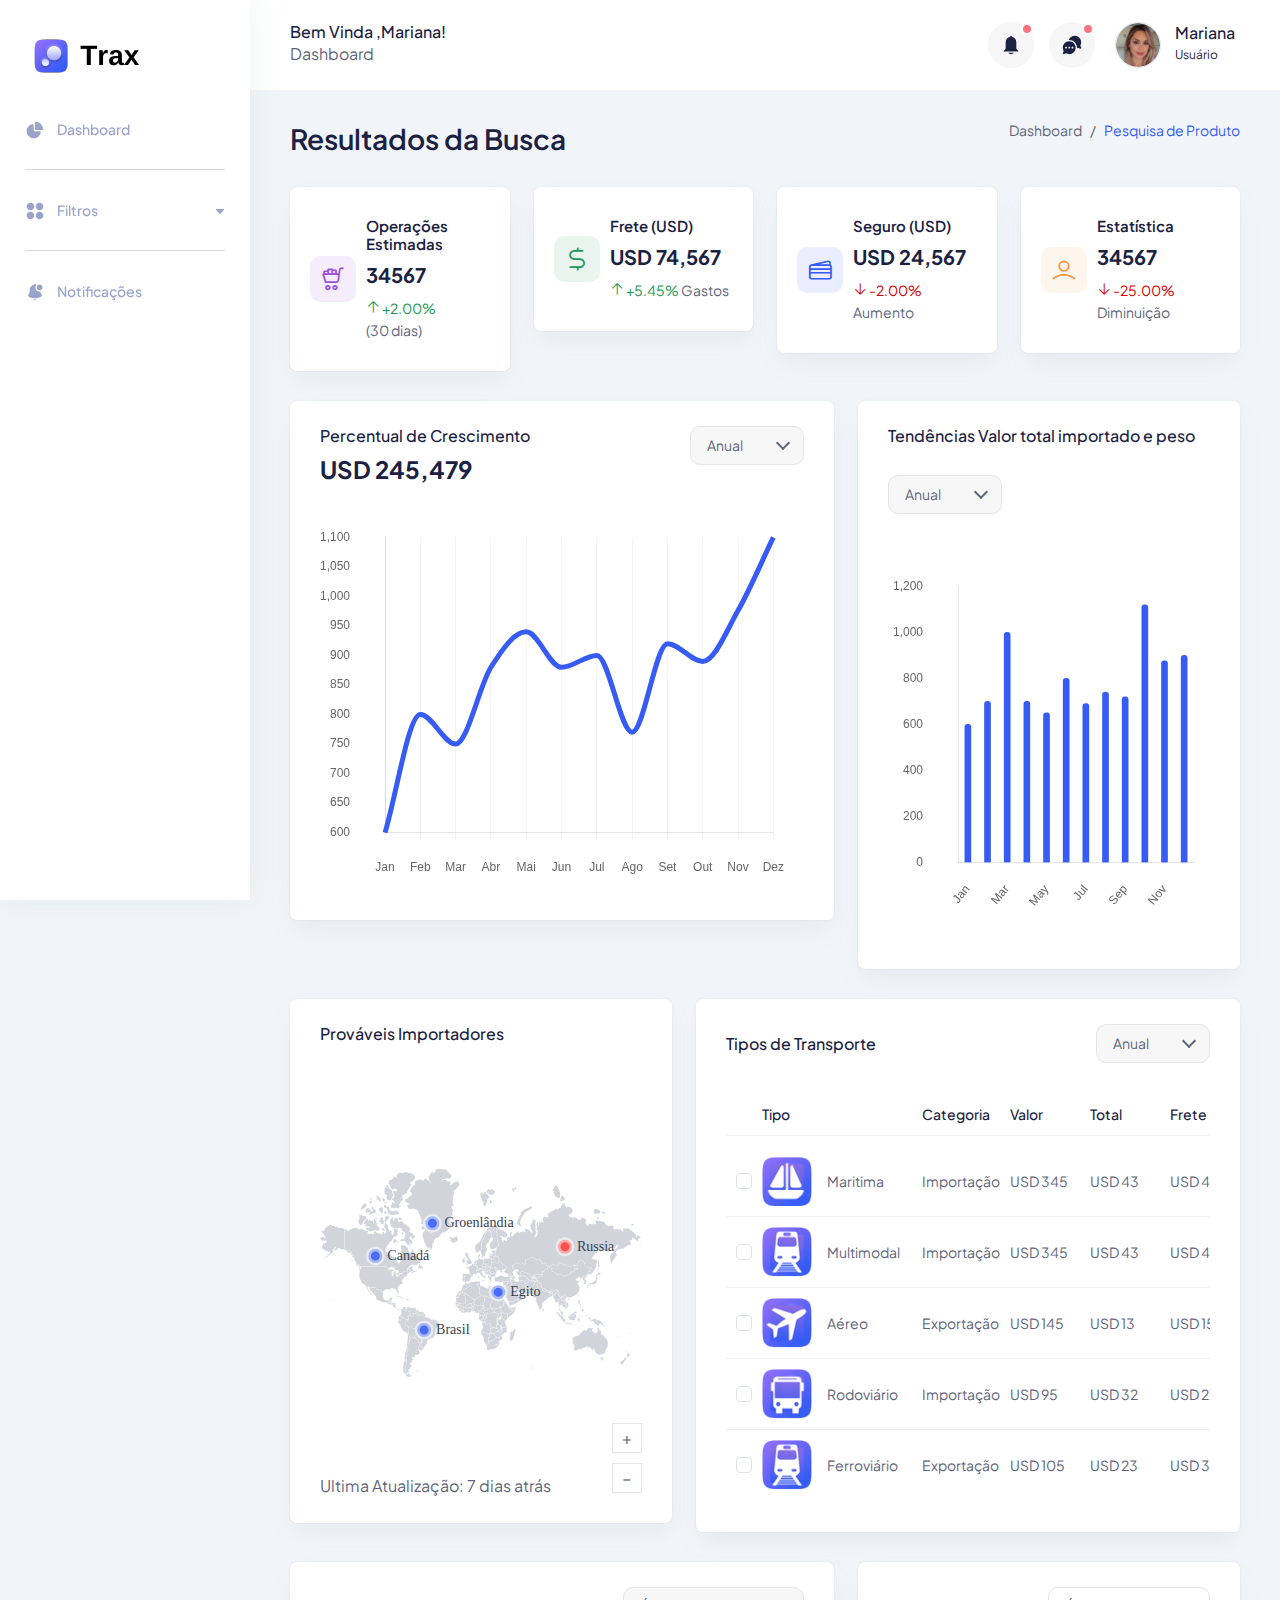
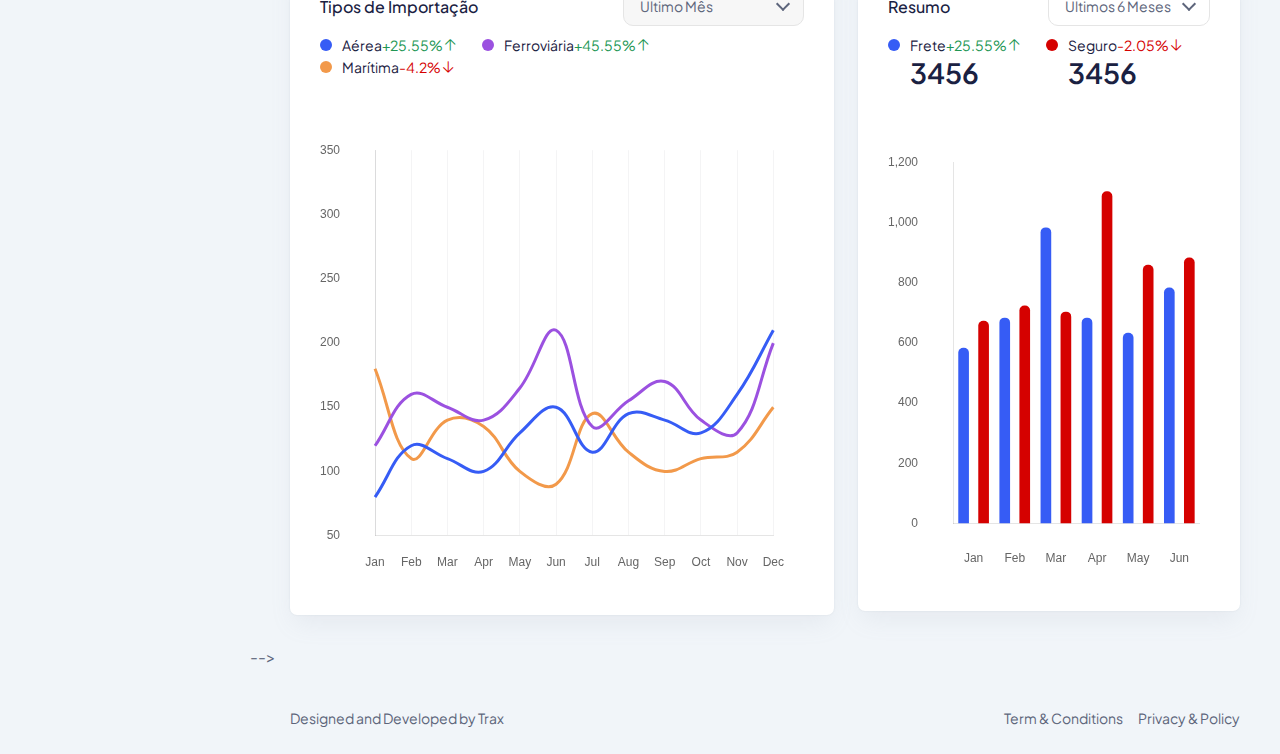
==== commit 0d012c5d: "layout done in general" ====
--- a/template pra usar/index.html
+++ b/template pra usar/index.html
@@ -5,7 +5,7 @@
     <meta http-equiv="X-UA-Compatible" content="IE=edge" />
     <meta name="viewport" content="width=device-width, initial-scale=1.0" />
     <link rel="shortcut icon" href="assets/images/favicon.svg" type="image/x-icon" />
-    <title>ExonTrade</title>
+    <title>Trax</title>
 
     <!-- ========== All CSS files linkup ========= -->
     <link rel="stylesheet" href="assets/css/bootstrap.min.css" />
@@ -31,7 +31,7 @@
       </div>
       <nav class="sidebar-nav">
         <ul>
-          <li class="nav-item nav-item-has-children">
+          <li class="nav-item">
             <a
               href="#0"
               data-bs-toggle="collapse"
@@ -50,11 +50,11 @@
               </span>
               <span class="text">Dashboard</span>
             </a>
-            <ul id="ddmenu_1" class="collapse show dropdown-nav">
+            <!-- <ul id="ddmenu_1" class="collapse show dropdown-nav">
               <li>
                 <a href="index.html" class="active"> eCommerce </a>
               </li>
-            </ul>
+            </ul> -->
           </li>
           <!-- <li class="nav-item nav-item-has-children">
             <a
@@ -276,13 +276,13 @@
 			  <li>
                 <a href="#"> 
 					<details >
-					  <summary  > URF de Entrada </summary>
+					  <summary class="nav-item nav-item-has-children" > URF de Entrada </summary>
 					</details>  
 				</a>
               </li>
             </ul>
           </li>
-          <li class="nav-item nav-item-has-children">
+          <!-- <li class="nav-item nav-item-has-children">
             <a
               href="#0"
               class="collapsed"
@@ -355,11 +355,11 @@
               </span>
               <span class="text">Tables</span>
             </a>
-          </li>
+          </li> -->
           <span class="divider"><hr /></span>
 
           <li class="nav-item">
-            <a href="notification.html">
+            <a href="#">
               <span class="icon">
                 <svg width="20" height="20" viewBox="0 0 20 20" fill="none" xmlns="http://www.w3.org/2000/svg">
                   <path
@@ -371,8 +371,8 @@
                   <path
                     d="M7.48901 17.1925C8.10004 17.8918 8.99841 18.3335 10 18.3335C11.0016 18.3335 11.9 17.8918 12.511 17.1925C10.8482 17.4634 9.15183 17.4634 7.48901 17.1925Z" />
                 </svg>
-              </span>
-              <span class="text">Notifications</span>
+              </span> 
+              <span class="text">Notificações</span>
             </a>
           </li>
         </ul>
@@ -439,18 +439,17 @@
                     <li>
                       <a href="#0">
                         <div class="image">
-                          <img src="assets/images/lead/lead-6.png" alt="" />
+                          <img src="assets/images/lead/lead-1.png" alt="" />
                         </div>
                         <div class="content">
                           <h6>
-                            John Doe
+                            Seu Plano
                             <span class="text-regular">
-                              comment on a product.
+                              
                             </span>
                           </h6>
                           <p>
-                            Lorem ipsum dolor sit amet, consect etur adipiscing
-                            elit Vivamus tortor.
+                            Seu Plano Contratado Search irá vencer em 10 dias. Para entrar em contato com nosso time de Customer Success
                           </p>
                           <span>10 mins ago</span>
                         </div>
@@ -463,9 +462,9 @@
                         </div>
                         <div class="content">
                           <h6>
-                            Jonathon
+                            ExonTrade
                             <span class="text-regular">
-                              like on a product.
+                              
                             </span>
                           </h6>
                           <p>
@@ -497,23 +496,25 @@
                     <li>
                       <a href="#0">
                         <div class="image">
-                          <img src="assets/images/lead/lead-5.png" alt="" />
+                          <img src="assets/images/lead/lead-1.png" alt="" />
                         </div>
                         <div class="content">
-                          <h6>Jacob Jones</h6>
-                          <p>Hey!I can across your profile and ...</p>
-                          <span>10 mins ago</span>
+                          <h6>Processamento de Dados</h6>
+                          <p>Lorem ipsum dolor sit amet, consect etur adipiscing
+                            elit Vivamus tortor.</p>
+                          <span>04-09-2024</span>
                         </div>
                       </a>
                     </li>
                     <li>
                       <a href="#0">
                         <div class="image">
-                          <img src="assets/images/lead/lead-3.png" alt="" />
+                          <img src="assets/images/lead/lead-1.png" alt="" />
                         </div>
                         <div class="content">
-                          <h6>John Doe</h6>
-                          <p>Would you mind please checking out</p>
+                          <h6>Dados Processados</h6>
+                          <p>Lorem ipsum dolor sit amet, consect etur adipiscing
+                            elit Vivamus tortor.</p>
                           <span>12 mins ago</span>
                         </div>
                       </a>
@@ -521,12 +522,13 @@
                     <li>
                       <a href="#0">
                         <div class="image">
-                          <img src="assets/images/lead/lead-2.png" alt="" />
+                          <img src="assets/images/lead/lead-1.png" alt="" />
                         </div>
                         <div class="content">
-                          <h6>Anee Lee</h6>
-                          <p>Hey! are you available for freelance?</p>
-                          <span>1h ago</span>
+                          <h6>Em Processamento</h6>
+                          <p>Lorem ipsum dolor sit amet, consect etur adipiscing
+                            elit Vivamus tortor.</p>
+                          <span>04-09-2024</span>
                         </div>
                       </a>
                     </li>
@@ -762,7 +764,7 @@
                 </div>
                 <!-- End Title -->
                 <div id="map" style="width: 100%; height: 400px; overflow: hidden;"></div>
-                <p>Last updated: 7 days ago</p>
+                <p>Ultima Atualização: 7 dias atrás</p>
               </div>
             </div>
             <!-- End Col -->
@@ -770,15 +772,15 @@
               <div class="card-style mb-30">
                 <div class="title d-flex flex-wrap justify-content-between align-items-center">
                   <div class="left">
-                    <h6 class="text-medium mb-30">Top Selling Products</h6>
+                    <h6 class="text-medium mb-30">Tipos de Transporte</h6>
                   </div>
                   <div class="right">
                     <div class="select-style-1">
                       <div class="select-position select-sm">
                         <select class="light-bg">
-                          <option value="">Yearly</option>
-                          <option value="">Monthly</option>
-                          <option value="">Weekly</option>
+                          <option value="">Anual</option>
+                          <option value="">Mensal</option>
+                          <option value="">Semanal</option>
                         </select>
                       </div>
                     </div>
@@ -792,19 +794,19 @@
                       <tr>
                         <th></th>
                         <th>
-                          <h6 class="text-sm text-medium">Products</h6>
+                          <h6 class="text-sm text-medium">Tipo</h6>
                         </th>
                         <th class="min-width">
-                          <h6 class="text-sm text-medium">Category</h6>
+                          <h6 class="text-sm text-medium">Categoria</h6>
                         </th>
                         <th class="min-width">
-                          <h6 class="text-sm text-medium">Price</h6>
+                          <h6 class="text-sm text-medium">Valor</h6>
                         </th>
                         <th class="min-width">
-                          <h6 class="text-sm text-medium">Sold</h6>
+                          <h6 class="text-sm text-medium">Total</h6>
                         </th>
                         <th class="min-width">
-                          <h6 class="text-sm text-medium">Profit</h6>
+                          <h6 class="text-sm text-medium">Frete</h6>
                         </th>
                         <th></th>
                       </tr>
@@ -819,22 +821,22 @@
                         <td>
                           <div class="product">
                             <div class="image">
-                              <img src="assets/images/products/product-mini-1.jpg" alt="" />
+                              <img src="assets/images/products/1.png" alt="" />
                             </div>
-                            <p class="text-sm">Arm Chair</p>
-                          </div>
-                        </td>
-                        <td>
-                          <p class="text-sm">Interior</p>
-                        </td>
-                        <td>
-                          <p class="text-sm">$345</p>
-                        </td>
-                        <td>
-                          <p class="text-sm">43</p>
-                        </td>
-                        <td>
-                          <p class="text-sm">$45</p>
+                            <p class="text-sm">Maritima</p>
+                          </div>
+                        </td>
+                        <td>
+                          <p class="text-sm">Importação</p>
+                        </td>
+                        <td>
+                          <p class="text-sm">USD 345</p>
+                        </td>
+                        <td>
+                          <p class="text-sm">USD 43</p>
+                        </td>
+                        <td>
+                          <p class="text-sm">USD 45</p>
                         </td>
                         <td>
                           <div class="action justify-content-end">
@@ -844,10 +846,10 @@
                             </button>
                             <ul class="dropdown-menu dropdown-menu-end" aria-labelledby="moreAction1">
                               <li class="dropdown-item">
-                                <a href="#0" class="text-gray">Remove</a>
+                                <a href="#0" class="text-gray">Remover</a>
                               </li>
                               <li class="dropdown-item">
-                                <a href="#0" class="text-gray">Edit</a>
+                                <a href="#0" class="text-gray">Editar</a>
                               </li>
                             </ul>
                           </div>
@@ -862,22 +864,22 @@
                         <td>
                           <div class="product">
                             <div class="image">
-                              <img src="assets/images/products/product-mini-2.jpg" alt="" />
+                              <img src="assets/images/products/4.png" alt="" />
                             </div>
-                            <p class="text-sm">SOfa</p>
-                          </div>
-                        </td>
-                        <td>
-                          <p class="text-sm">Interior</p>
-                        </td>
-                        <td>
-                          <p class="text-sm">$145</p>
-                        </td>
-                        <td>
-                          <p class="text-sm">13</p>
-                        </td>
-                        <td>
-                          <p class="text-sm">$15</p>
+                            <p class="text-sm">Multimodal</p>
+                          </div>
+                        </td>
+                        <td>
+                          <p class="text-sm">Importação</p>
+                        </td>
+                        <td>
+                          <p class="text-sm">USD 345</p>
+                        </td>
+                        <td>
+                          <p class="text-sm">USD 43</p>
+                        </td>
+                        <td>
+                          <p class="text-sm">USD 45</p>
                         </td>
                         <td>
                           <div class="action justify-content-end">
@@ -887,10 +889,10 @@
                             </button>
                             <ul class="dropdown-menu dropdown-menu-end" aria-labelledby="moreAction1">
                               <li class="dropdown-item">
-                                <a href="#0" class="text-gray">Remove</a>
+                                <a href="#0" class="text-gray">Remover</a>
                               </li>
                               <li class="dropdown-item">
-                                <a href="#0" class="text-gray">Edit</a>
+                                <a href="#0" class="text-gray">Editar</a>
                               </li>
                             </ul>
                           </div>
@@ -905,22 +907,22 @@
                         <td>
                           <div class="product">
                             <div class="image">
-                              <img src="assets/images/products/product-mini-3.jpg" alt="" />
+                              <img src="assets/images/products/2.png" alt="" />
                             </div>
-                            <p class="text-sm">Dining Table</p>
-                          </div>
-                        </td>
-                        <td>
-                          <p class="text-sm">Interior</p>
-                        </td>
-                        <td>
-                          <p class="text-sm">$95</p>
-                        </td>
-                        <td>
-                          <p class="text-sm">32</p>
-                        </td>
-                        <td>
-                          <p class="text-sm">$215</p>
+                            <p class="text-sm">Aéreo</p>
+                          </div>
+                        </td>
+                        <td>
+                          <p class="text-sm">Exportação</p>
+                        </td>
+                        <td>
+                          <p class="text-sm">USD 145</p>
+                        </td>
+                        <td>
+                          <p class="text-sm">USD 13</p>
+                        </td>
+                        <td>
+                          <p class="text-sm">USD 15</p>
                         </td>
                         <td>
                           <div class="action justify-content-end">
@@ -930,10 +932,10 @@
                             </button>
                             <ul class="dropdown-menu dropdown-menu-end" aria-labelledby="moreAction1">
                               <li class="dropdown-item">
-                                <a href="#0" class="text-gray">Remove</a>
+                                <a href="#0" class="text-gray">Remover</a>
                               </li>
                               <li class="dropdown-item">
-                                <a href="#0" class="text-gray">Edit</a>
+                                <a href="#0" class="text-gray">Editar</a>
                               </li>
                             </ul>
                           </div>
@@ -948,22 +950,22 @@
                         <td>
                           <div class="product">
                             <div class="image">
-                              <img src="assets/images/products/product-mini-4.jpg" alt="" />
+                              <img src="assets/images/products/3.png" alt="" />
                             </div>
-                            <p class="text-sm">Office Chair</p>
-                          </div>
-                        </td>
-                        <td>
-                          <p class="text-sm">Interior</p>
-                        </td>
-                        <td>
-                          <p class="text-sm">$105</p>
-                        </td>
-                        <td>
-                          <p class="text-sm">23</p>
-                        </td>
-                        <td>
-                          <p class="text-sm">$345</p>
+                            <p class="text-sm">Rodoviário</p>
+                          </div>
+                        </td>
+                        <td>
+                          <p class="text-sm">Importação</p>
+                        </td>
+                        <td>
+                          <p class="text-sm">USD 95</p>
+                        </td>
+                        <td>
+                          <p class="text-sm">USD 32</p>
+                        </td>
+                        <td>
+                          <p class="text-sm">USD 215</p>
                         </td>
                         <td>
                           <div class="action justify-content-end">
@@ -973,10 +975,53 @@
                             </button>
                             <ul class="dropdown-menu dropdown-menu-end" aria-labelledby="moreAction1">
                               <li class="dropdown-item">
-                                <a href="#0" class="text-gray">Remove</a>
+                                <a href="#0" class="text-gray">Remover</a>
                               </li>
                               <li class="dropdown-item">
-                                <a href="#0" class="text-gray">Edit</a>
+                                <a href="#0" class="text-gray">Editar</a>
+                              </li>
+                            </ul>
+                          </div>
+                        </td>
+                      </tr>
+                      <tr>
+                        <td>
+                          <div class="check-input-primary">
+                            <input class="form-check-input" type="checkbox" id="checkbox-1" />
+                          </div>
+                        </td>
+                        <td>
+                          <div class="product">
+                            <div class="image">
+                              <img src="assets/images/products/4.png" alt="" />
+                            </div>
+                            <p class="text-sm">Ferroviário</p>
+                          </div>
+                        </td>
+                        <td>
+                          <p class="text-sm">Exportação</p>
+                        </td>
+                        <td>
+                          <p class="text-sm">USD 105</p>
+                        </td>
+                        <td>
+                          <p class="text-sm">USD 23</p>
+                        </td>
+                        <td>
+                          <p class="text-sm">USD 345</p>
+                        </td>
+                        <td>
+                          <div class="action justify-content-end">
+                            <button class="more-btn ml-10 dropdown-toggle" id="moreAction1" data-bs-toggle="dropdown"
+                              aria-expanded="false">
+                              <i class="lni lni-more-alt"></i>
+                            </button>
+                            <ul class="dropdown-menu dropdown-menu-end" aria-labelledby="moreAction1">
+                              <li class="dropdown-item">
+                                <a href="#0" class="text-gray">Remover</a>
+                              </li>
+                              <li class="dropdown-item">
+                                <a href="#0" class="text-gray">Editar</a>
                               </li>
                             </ul>
                           </div>
@@ -996,15 +1041,15 @@
               <div class="card-style mb-30">
                 <div class="title d-flex flex-wrap align-items-center justify-content-between">
                   <div class="left">
-                    <h6 class="text-medium mb-2">Sales Forecast</h6>
+                    <h6 class="text-medium mb-2">Tipos de Importação</h6>
                   </div>
                   <div class="right">
                     <div class="select-style-1 mb-2">
                       <div class="select-position select-sm">
                         <select class="light-bg">
-                          <option value="">Last Month</option>
-                          <option value="">Last 3 Months</option>
-                          <option value="">Last Year</option>
+                          <option value="">Último Mês</option>
+                          <option value="">Últimos Três Meses</option>
+                          <option value="">Último Ano</option>
                         </select>
                       </div>
                     </div>
@@ -1020,7 +1065,7 @@
                           <span class="bg-color primary-bg"> </span>
                           <div class="text">
                             <p class="text-sm text-success">
-                              <span class="text-dark">Revenue</span> +25.55%
+                              <span class="text-dark">Aérea</span> +25.55%
                               <i class="lni lni-arrow-up"></i>
                             </p>
                           </div>
@@ -1031,7 +1076,7 @@
                           <span class="bg-color purple-bg"></span>
                           <div class="text">
                             <p class="text-sm text-success">
-                              <span class="text-dark">Net Profit</span> +45.55%
+                              <span class="text-dark">Ferroviária</span> +45.55%
                               <i class="lni lni-arrow-up"></i>
                             </p>
                           </div>
@@ -1042,7 +1087,7 @@
                           <span class="bg-color orange-bg"></span>
                           <div class="text">
                             <p class="text-sm text-danger">
-                              <span class="text-dark">Order</span> -4.2%
+                              <span class="text-dark">Marítima</span> -4.2%
                               <i class="lni lni-arrow-down"></i>
                             </p>
                           </div>
@@ -1059,15 +1104,15 @@
               <div class="card-style mb-30">
                 <div class="title d-flex flex-wrap align-items-center justify-content-between">
                   <div class="left">
-                    <h6 class="text-medium mb-2">Traffic</h6>
+                    <h6 class="text-medium mb-2">Resumo</h6>
                   </div>
                   <div class="right">
                     <div class="select-style-1 mb-2">
                       <div class="select-position select-sm">
                         <select class="bg-ligh">
-                          <option value="">Last 6 Months</option>
-                          <option value="">Last 3 Months</option>
-                          <option value="">Last Year</option>
+                          <option value="">Últimos 6 Meses</option>
+                          <option value="">Últimos 6 Meses</option>
+                          <option value="">Último Ano</option>
                         </select>
                       </div>
                     </div>
@@ -1083,7 +1128,7 @@
                           <span class="bg-color primary-bg"> </span>
                           <div class="text">
                             <p class="text-sm text-success">
-                              <span class="text-dark">Store Visits</span>
+                              <span class="text-dark">Frete</span>
                               +25.55%
                               <i class="lni lni-arrow-up"></i>
                             </p>
@@ -1096,7 +1141,7 @@
                           <span class="bg-color danger-bg"></span>
                           <div class="text">
                             <p class="text-sm text-danger">
-                              <span class="text-dark">Visitors</span> -2.05%
+                              <span class="text-dark">Seguro</span> -2.05%
                               <i class="lni lni-arrow-down"></i>
                             </p>
                             <h2>3456</h2>
@@ -1113,13 +1158,13 @@
             <!-- End Col -->
           </div>
           <!-- End Row -->
-          <div class="row">
+          <!-- <div class="row">
             <div class="col-lg-5">
               <div class="card-style calendar-card mb-30">
                 <div id="calendar-mini"></div>
               </div>
             </div>
-            <!-- End Col -->
+            <!-- End Col --><!--
             <div class="col-lg-7">
               <div class="card-style mb-30">
                 <div class="title d-flex flex-wrap align-items-center justify-content-between">
@@ -1138,7 +1183,7 @@
                     <!-- end select -->
                   </div>
                 </div>
-                <!-- End Title -->
+                <!-- End Title --><!--
                 <div class="table-responsive">
                   <table class="table top-selling-table">
                     <thead>
@@ -1326,7 +1371,7 @@
                   <!-- End Table -->
                 </div>
               </div>
-            </div>
+            </div> -->
             <!-- End Col -->
           </div>
           <!-- End Row -->
@@ -1344,7 +1389,7 @@
                 <p class="text-sm">
                   Designed and Developed by
                   <a href="https://plainadmin.com" rel="nofollow" target="_blank">
-                    ExonTrade
+                    Trax
                   </a>
                 </p>
               </div>
@@ -1379,11 +1424,11 @@
     <script>
       // ======== jvectormap activation
       var markers = [
-        { name: "Egypt", coords: [26.8206, 30.8025] },
+        { name: "Egito", coords: [26.8206, 30.8025] },
         { name: "Russia", coords: [61.524, 105.3188] },
-        { name: "Canada", coords: [56.1304, -106.3468] },
-        { name: "Greenland", coords: [71.7069, -42.6043] },
-        { name: "Brazil", coords: [-14.235, -51.9253] },
+        { name: "Canadá", coords: [56.1304, -106.3468] },
+        { name: "Groenlândia", coords: [71.7069, -42.6043] },
+        { name: "Brasil", coords: [-14.235, -51.9253] },
       ];
 
       var jvm = new jsVectorMap({
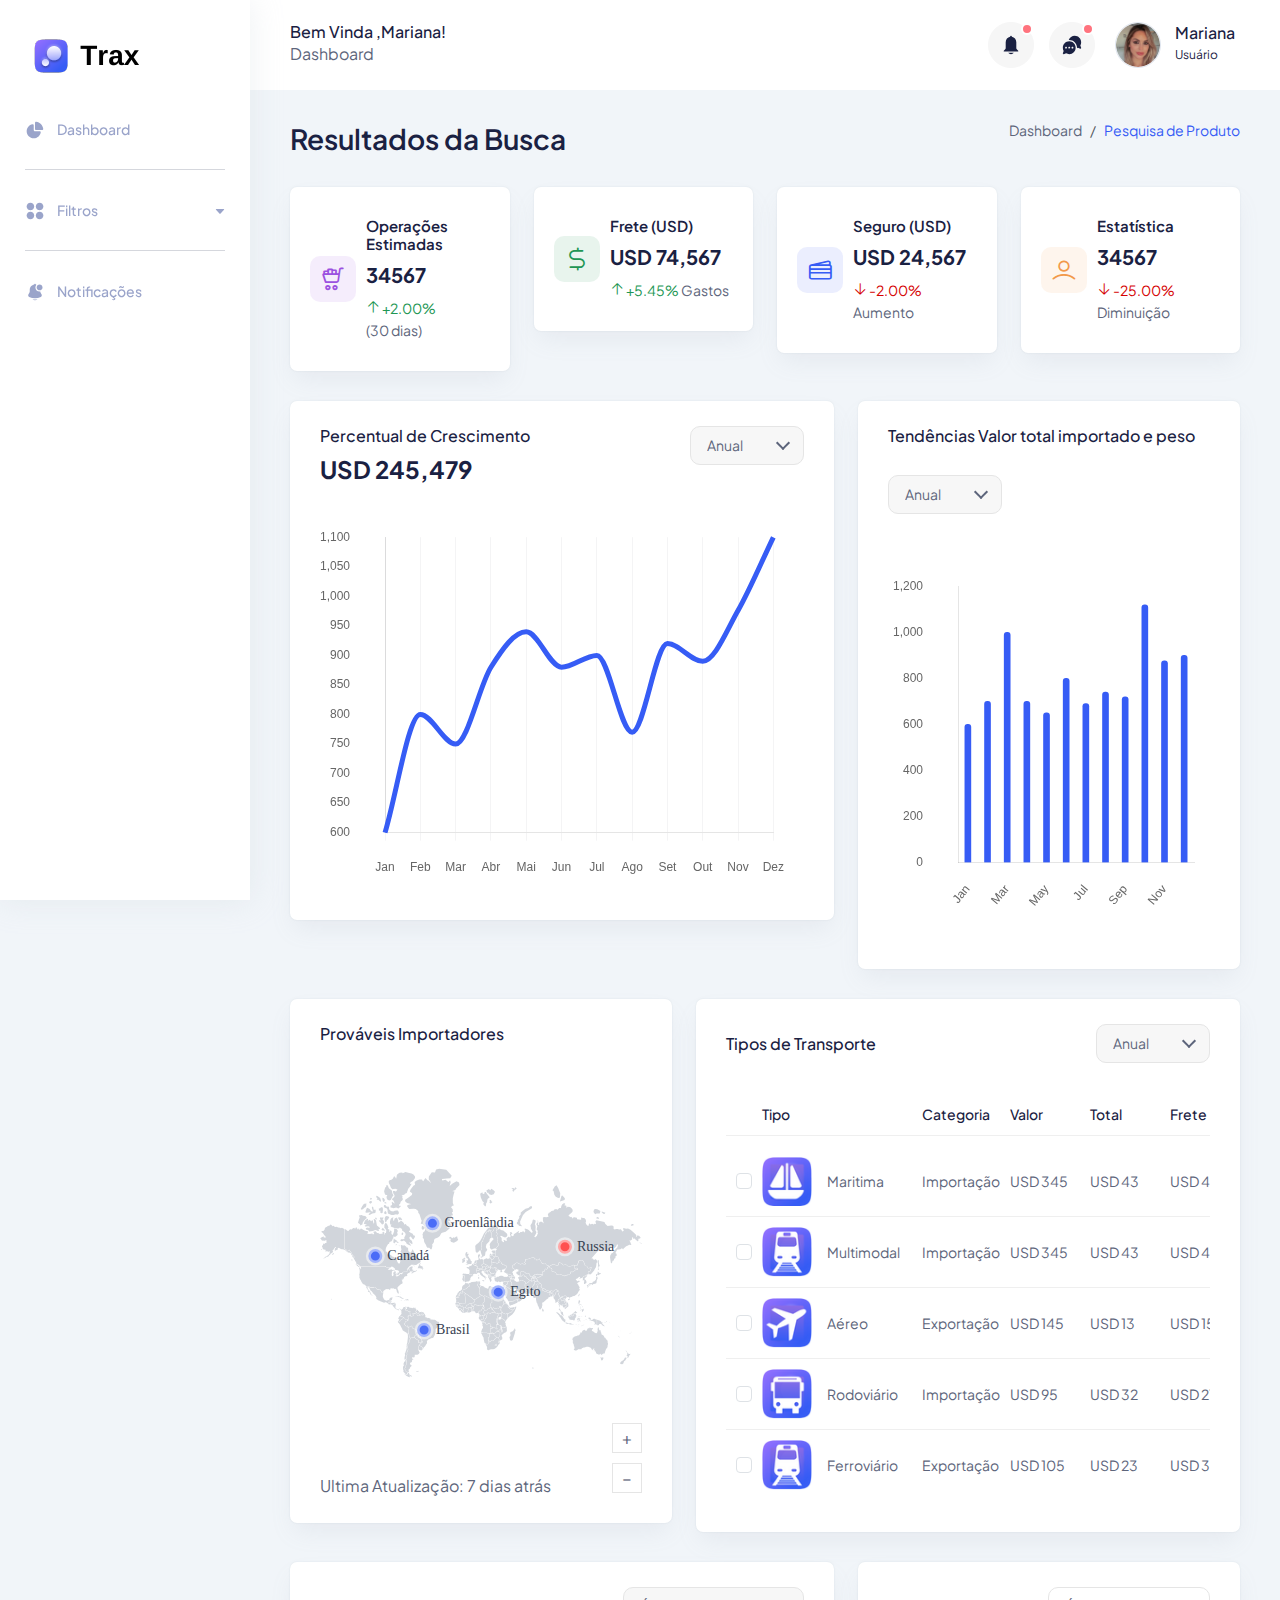
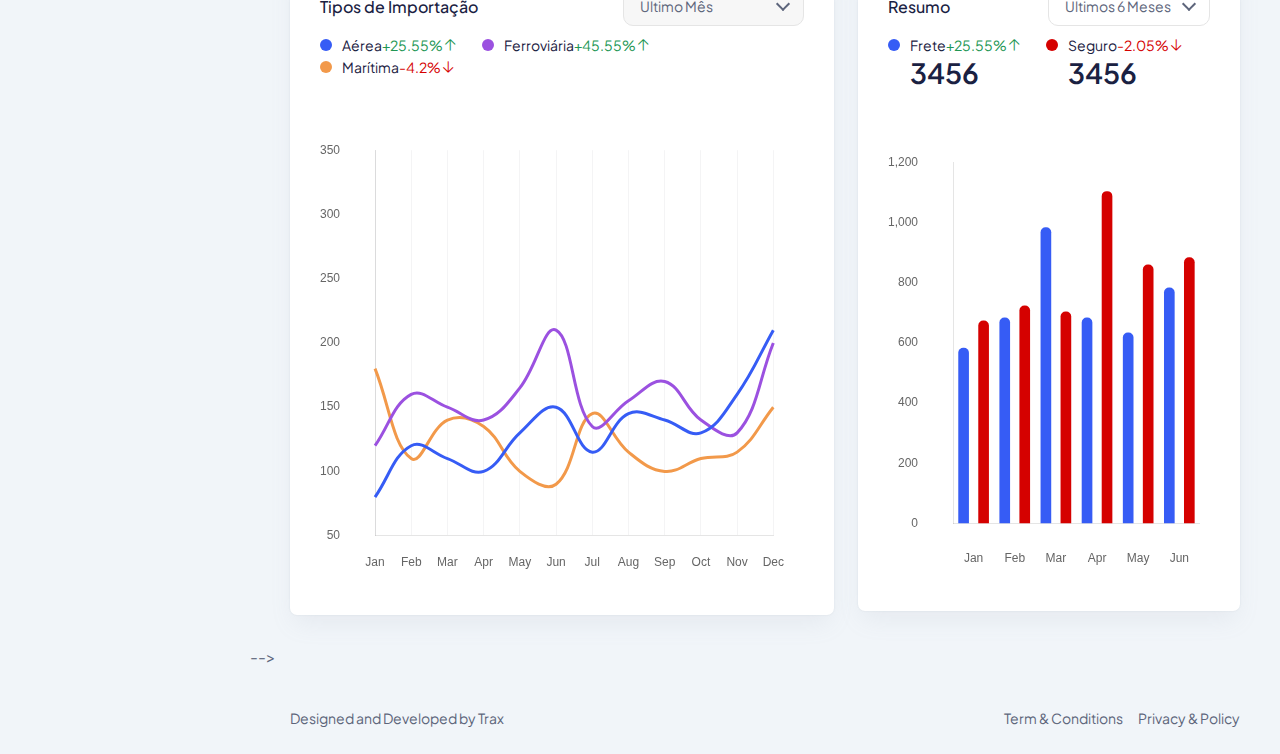
==== commit 3dea6214: "Update index.html" ====
--- a/template pra usar/index.html
+++ b/template pra usar/index.html
@@ -166,14 +166,14 @@
 							  </br>
 							  <div style="margin-bottom: 0; padding-bottom: 0; line-height: 1;" class="form-check radio-style mb-20">
 								<input class="form-check-input" type="radio" value="" id="radio-1" />
-								<label style="margin-right: 5px; font-size: 13px;" class="form-check-label" for="radio-1">Default Radio</label>
+								<label style="margin-right: 5px; font-size: 13px;" class="form-check-label" for="radio-1">Filtro um</label>
 								
 							  </div>
 							  <!-- end radio -->
 							  <div class="form-check radio-style mb-20">
 								<input class="form-check-input" type="radio" value="" id="radio-2" disabled />
 								<label style="margin-right: 5px; font-size: 13px;" class="form-check-label" for="radio-2">
-								  Disabled Radio</label>
+								  Filtro dois</label>
 							  </div>
 							  <!-- end radio -->
 							  
